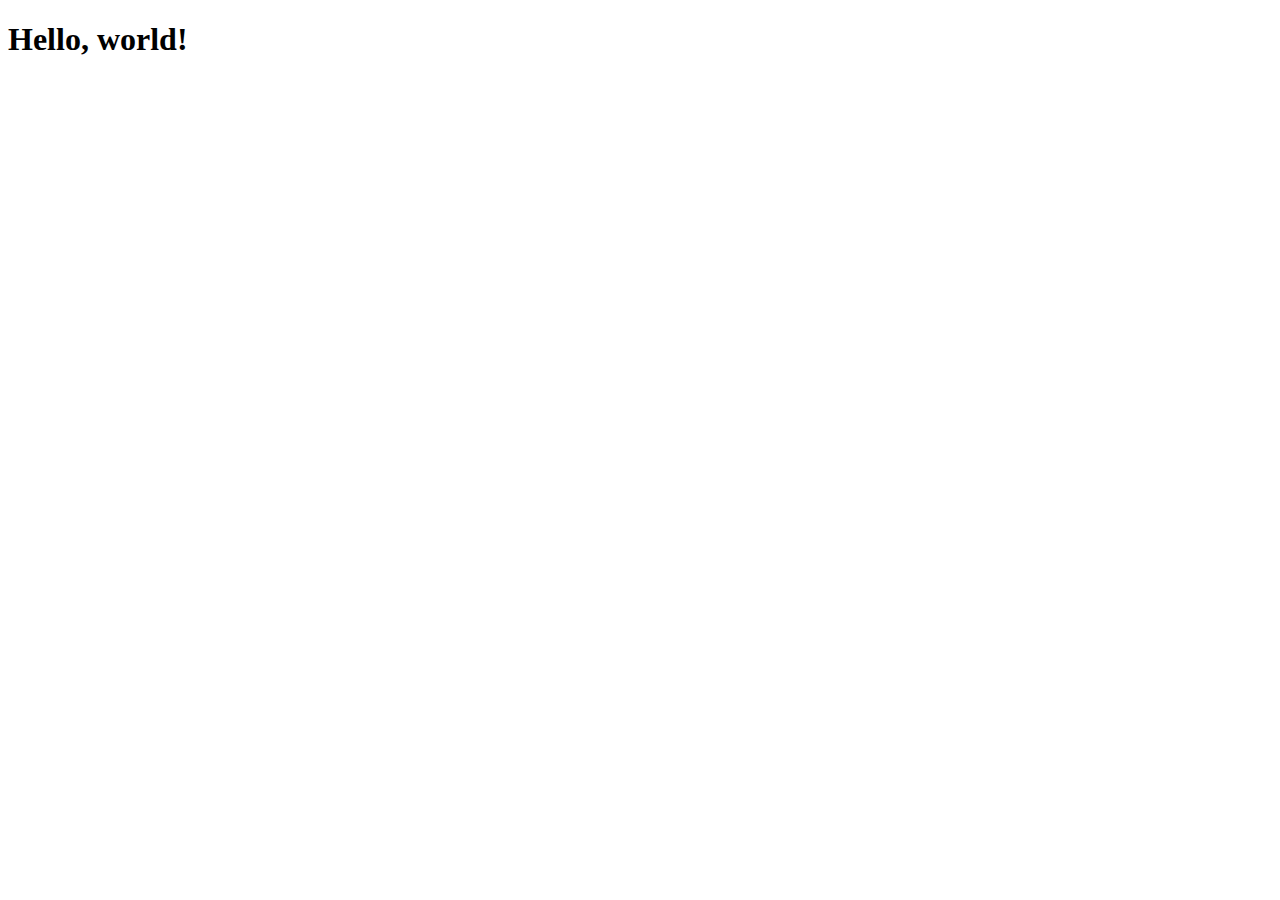
==== index2.html @ 66c98582 "add" ====
<!doctype html>
<html lang="en">
  <head>
    <meta charset="utf-8">
    <meta name="viewport" content="width=device-width, initial-scale=1">
    <title>Bootstrap demo</title>
    <link href="https://cdn.jsdelivr.net/npm/bootstrap@5.3.0/dist/css/bootstrap.min.css" rel="stylesheet" integrity="sha384-9ndCyUaIbzAi2FUVXJi0CjmCapSmO7SnpJef0486qhLnuZ2cdeRhO02iuK6FUUVM" crossorigin="anonymous">
  </head>
  <body>
    <h1>Hello, world!</h1>
    <script src="https://cdn.jsdelivr.net/npm/bootstrap@5.3.0/dist/js/bootstrap.bundle.min.js" integrity="sha384-geWF76RCwLtnZ8qwWowPQNguL3RmwHVBC9FhGdlKrxdiJJigb/j/68SIy3Te4Bkz" crossorigin="anonymous"></script>
  </body>
</html>
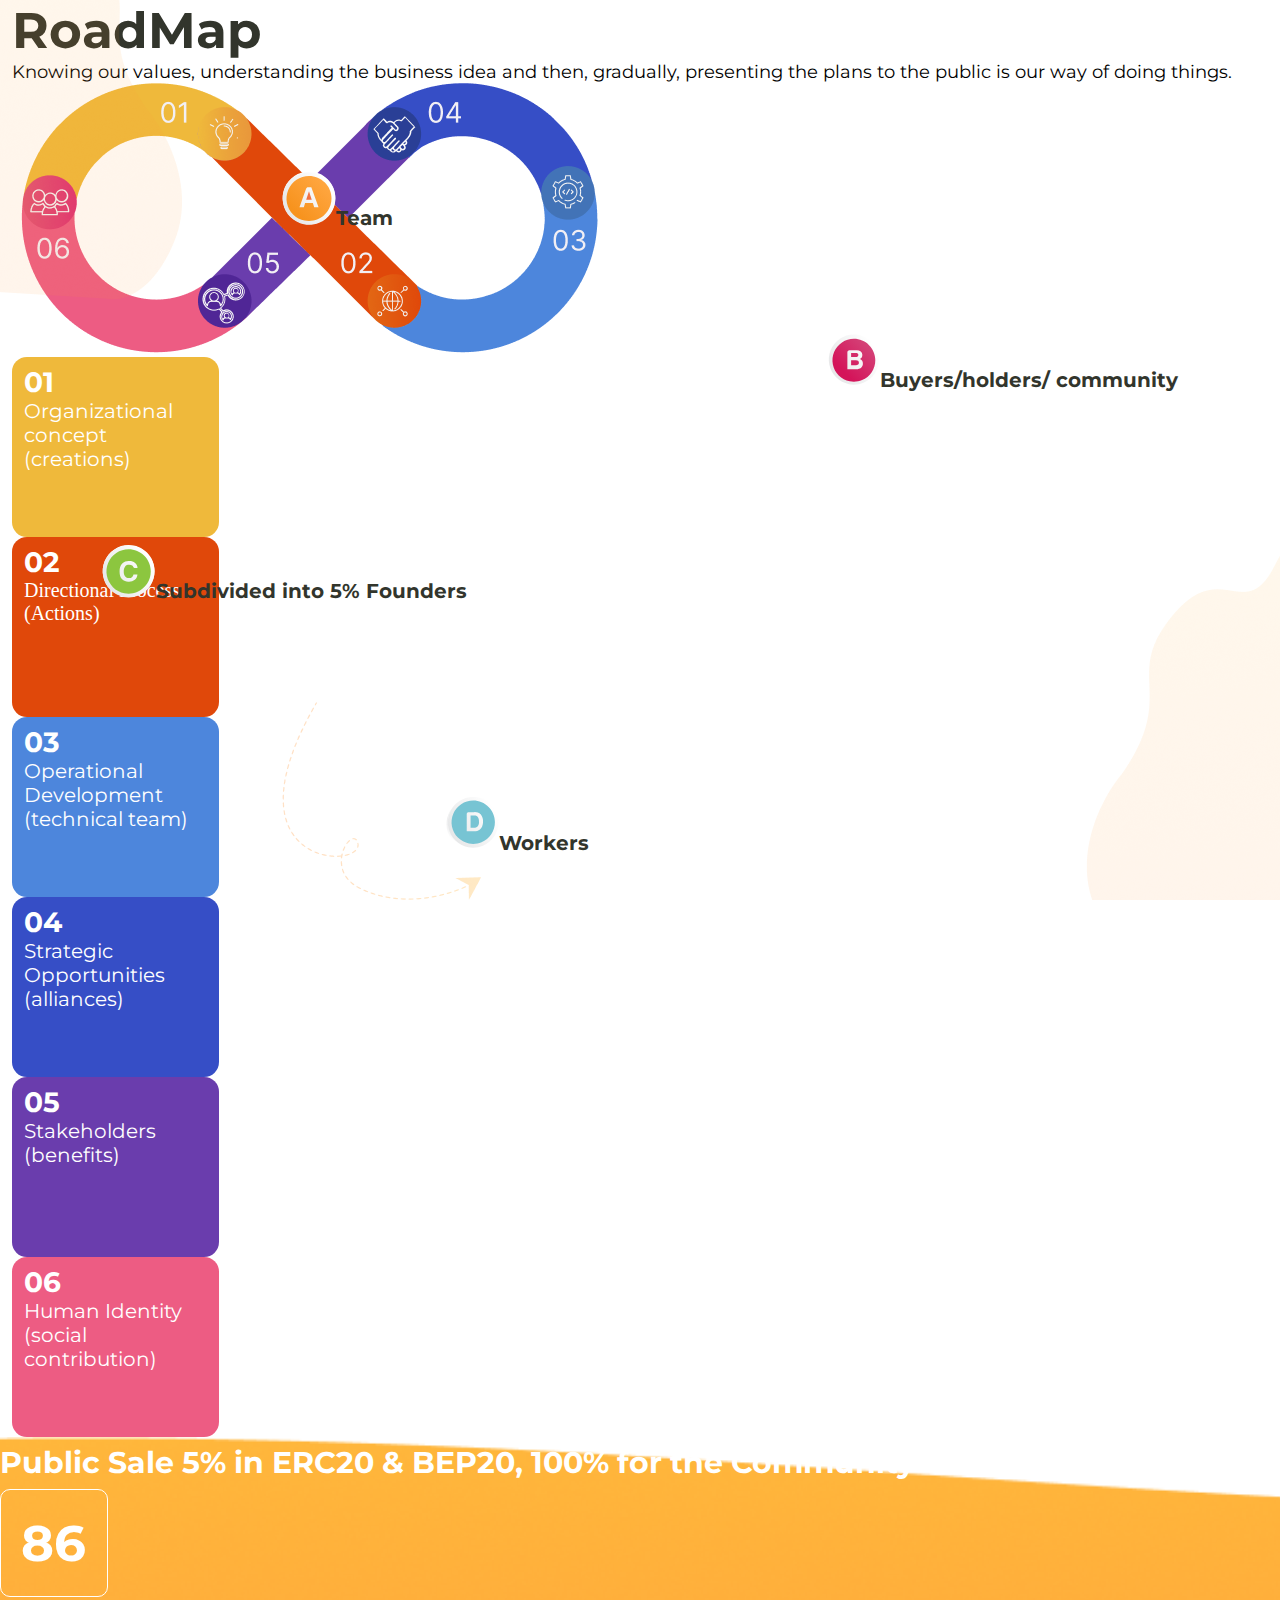
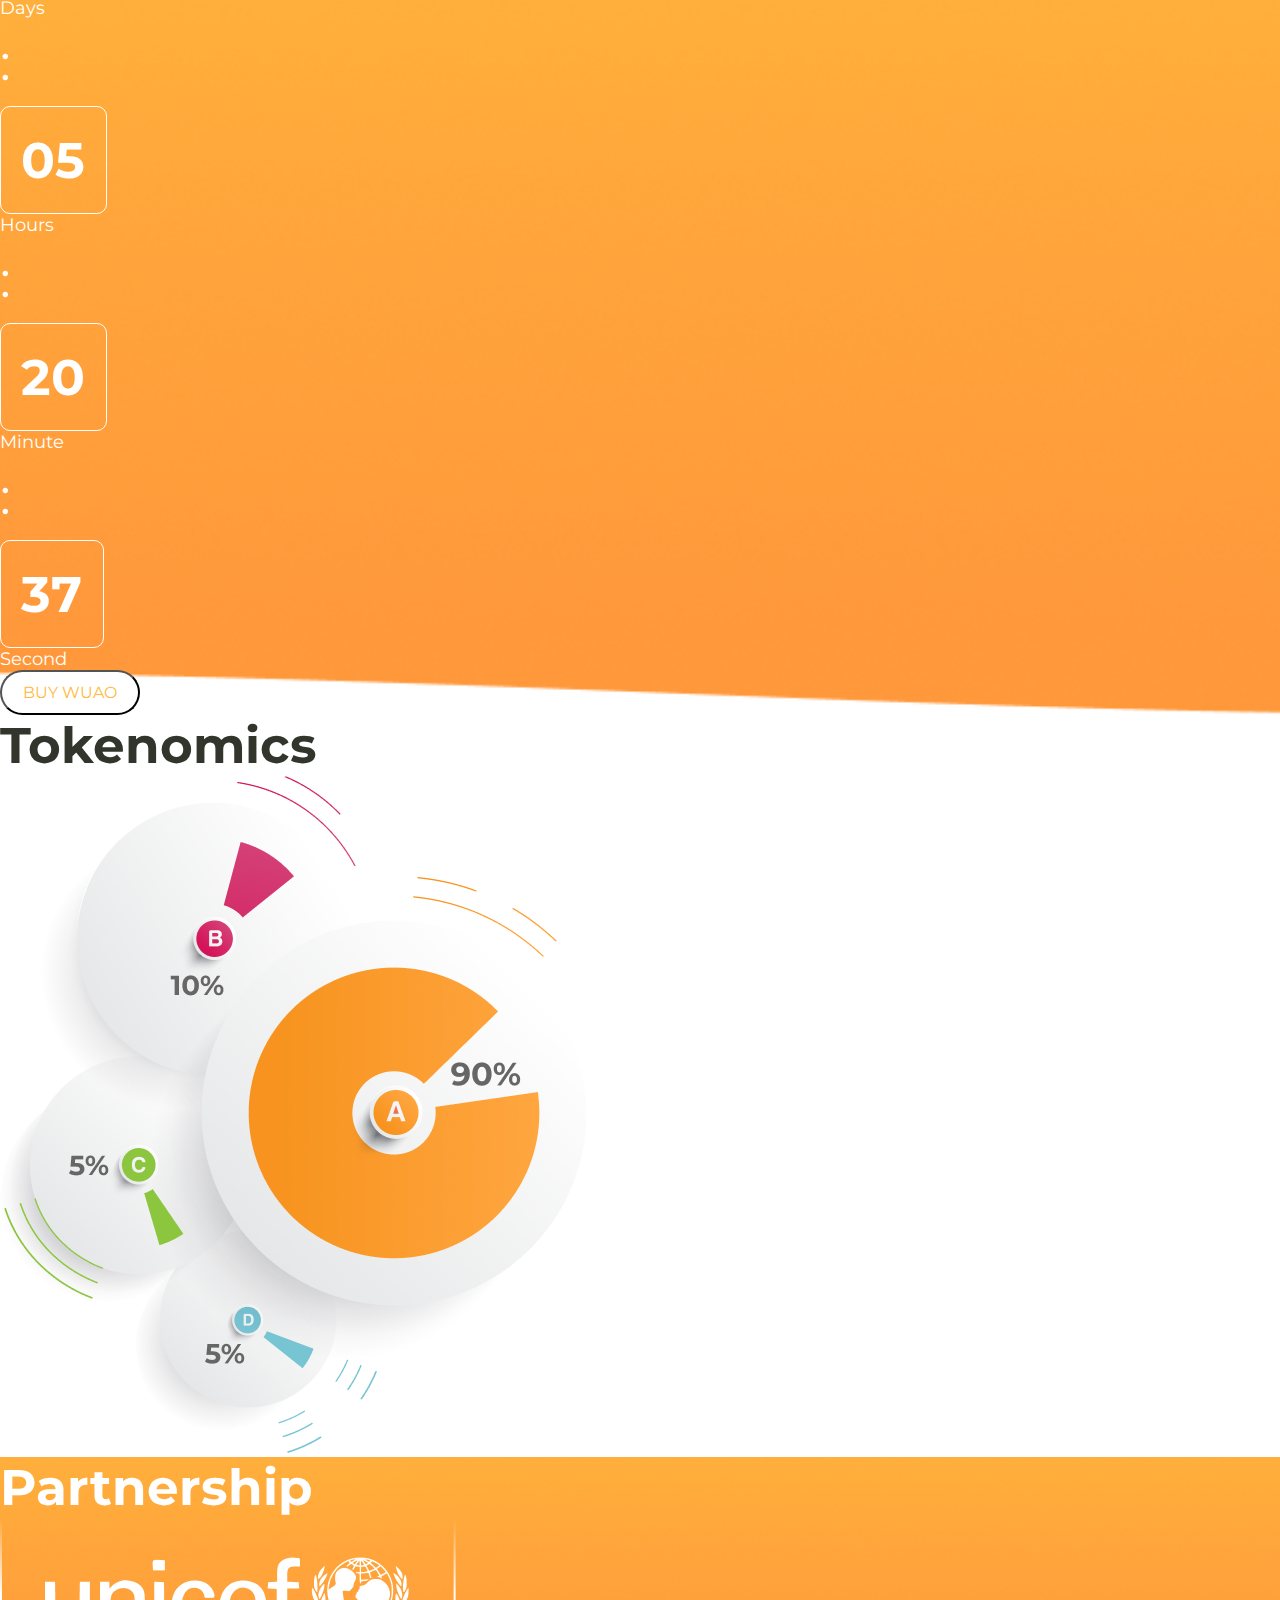
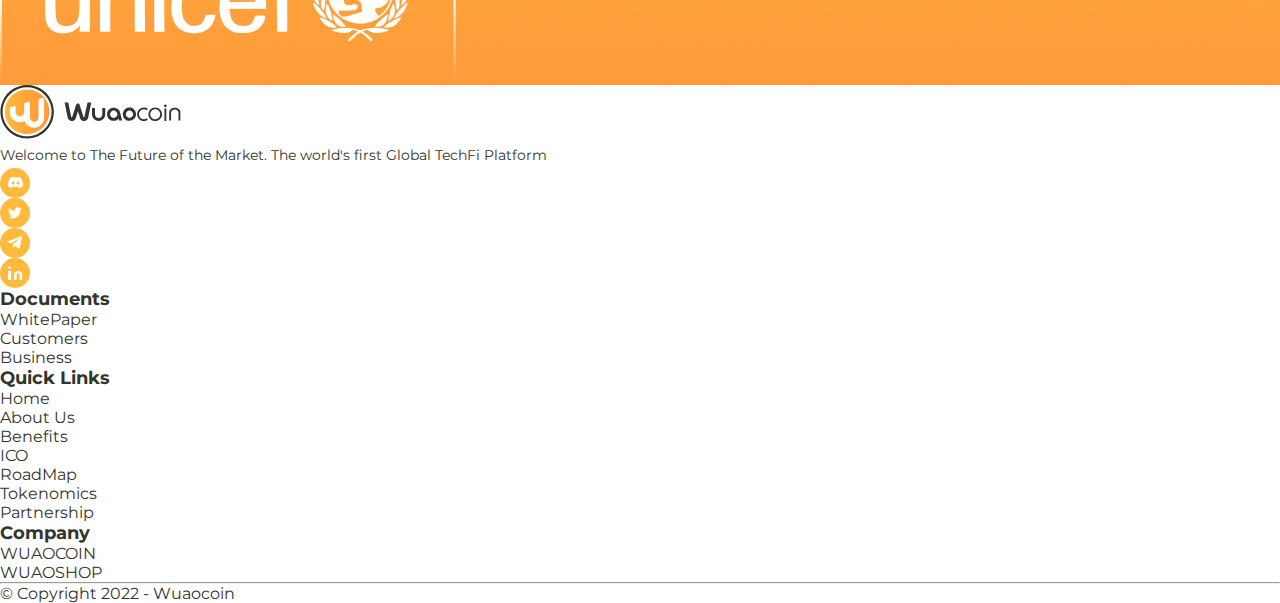
==== commit 565f563c: "root" ====
--- a/index2.html
+++ b/index2.html
@@ -1,13 +1,296 @@
 <!doctype html>
 <html lang="en">
-  <head>
-    <meta charset="utf-8">
-    <meta name="viewport" content="width=device-width, initial-scale=1">
-    <title>Bootstrap demo</title>
-    <link href="https://cdn.jsdelivr.net/npm/bootstrap@5.3.0/dist/css/bootstrap.min.css" rel="stylesheet" integrity="sha384-9ndCyUaIbzAi2FUVXJi0CjmCapSmO7SnpJef0486qhLnuZ2cdeRhO02iuK6FUUVM" crossorigin="anonymous">
-  </head>
-  <body>
-    <h1>Hello, world!</h1>
-    <script src="https://cdn.jsdelivr.net/npm/bootstrap@5.3.0/dist/js/bootstrap.bundle.min.js" integrity="sha384-geWF76RCwLtnZ8qwWowPQNguL3RmwHVBC9FhGdlKrxdiJJigb/j/68SIy3Te4Bkz" crossorigin="anonymous"></script>
-  </body>
+
+<head>
+  <meta charset="utf-8">
+  <meta name="viewport" content="width=device-width, initial-scale=1">
+  <title>Wuaocoin</title>
+  <link rel="icon" type="img" href="/assets/images/svg/logoheader.svg">
+  <link href="https://cdn.jsdelivr.net/npm/bootstrap@5.3.0-alpha3/dist/css/bootstrap.min.css" rel="stylesheet"
+    integrity="sha384-KK94CHFLLe+nY2dmCWGMq91rCGa5gtU4mk92HdvYe+M/SXH301p5ILy+dN9+nJOZ" crossorigin="anonymous">
+  <link rel="stylesheet" href="/assets/css/style2.css">
+</head>
+
+<body>
+  <!-- ===============Fifth Section=========== -->
+  <section>
+    <div class="roadmap-container">
+      <h2 class="ff-Montserrat fs-xl fw-bold text-32352c text-center">RoadMap</h2>
+      <p class="ff-Montserrat fw-normal text-000000 fs-sm text-center">Knowing our values, understanding the business
+        idea and then, gradually, <span class=" d-lg-block">presenting the plans to the public is
+          our way of doing things.</span></p>
+      <div class="d-flex justify-content-center mt-5 pt-3 mb-5 pb-2">
+        <img class="w-sm-100" src="/assets/images/png/roadmap.png" alt="roadmap">
+      </div>
+      <div class="d-flex gap-4 my-5 flex-wrap flex-xl-nowrap">
+        <div class="roadmap-box bg-sixth p-2">
+          <h3 class="ps-1 ff-Montserrat fs-md text-ffffff fw-bold opacity-50 mb-3 pb-1">01</h3>
+          <p class="ps-1 pe-4 ff-Montserrat text-ffffff fs-xmd fw-bold">Organizational concept (creations)
+          </p>
+        </div>
+        <div class="roadmap-box bg-first p-2">
+          <h3 class="ps-1 ff-Montserrat fs-md text-ffffff fw-bold opacity-50 mb-3 pb-1">02</h3>
+          <p class=" ps-1 text-ffffff fs-xmd fw-bold">Directional Process (Actions)</p>
+        </div>
+        <div class="roadmap-box bg-second p-2">
+          <h3 class="ps-1 ff-Montserrat fs-md text-ffffff fw-bold opacity-50 mb-3 pb-1">03</h3>
+          <p class="ps-1 ff-Montserrat text-ffffff fs-xmd fw-bold">Operational Development (technical team)
+          </p>
+        </div>
+        <div class="roadmap-box bg-third p-2">
+          <h3 class="ps-1 ff-Montserrat fs-md text-ffffff fw-bold opacity-50 mb-3 pb-1">04</h3>
+          <p class="ps-1 pe-4 ff-Montserrat text-ffffff fs-xmd fw-bold">Strategic Opportunities (alliances)
+          </p>
+        </div>
+        <div class="roadmap-box bg-forth p-2">
+          <h3 class="ps-1 ff-Montserrat fs-md text-ffffff fw-bold opacity-50 mb-3 pb-1">05</h3>
+          <p class="ps-1 pe-4 ff-Montserrat text-ffffff fs-xmd fw-bold">Stakeholders (benefits)</p>
+        </div>
+        <div class="roadmap-box bg-fifth p-2">
+          <h3 class="ff-Montserrat fs-md text-ffffff fw-bold opacity-50 mb-3 pb-1">06</h3>
+          <p class=" ff-Montserrat text-ffffff fs-xmd fw-bold">Human Identity (social contribution)</p>
+        </div>
+      </div>
+    </div>
+  </section>
+  <!-- ===========End======================= -->
+  <!-- =========Sixth Section================ -->
+  <section class="bg-color-img py-5">
+    <div class="container">
+      <h2 class="ff-Montserrat text-ffffff fs-lg fw-bold text-center mb-5 pb-2 line-height-174 mt-5">Public Sale 5% in
+        ERC20
+        & BEP20, <span class="d-lg-block">100% for the Community</span></h2>
+      <div class="d-flex align-items-center gap-3 justify-content-center" id="countdown-container">
+        <div class="text-center">
+          <h2 class="fs-xl fw-bold ff-Montserrat text-ffffff time-box" id="days">86</h2>
+          <p class="ff-Montserrat fw-medium text-ffffff fs-sm">Days</p>
+        </div>
+        <p class="ff-Montserrat fw-normal fs-xl text-ffffff line-height-174 mb-5">:</p>
+        <div class="text-center">
+          <h2 class="fs-xl fw-bold ff-Montserrat text-ffffff time-box" id="hours">05</h2>
+          <p class="ff-Montserrat fw-medium text-ffffff fs-sm">Hours</p>
+        </div>
+        <p class="ff-Montserrat fw-normal fs-xl text-ffffff line-height-174 mb-5">:</p>
+        <div class="text-center">
+          <h2 class="fs-xl fw-bold ff-Montserrat text-ffffff time-box" id="minutes">20</h2>
+          <p class="ff-Montserrat fw-medium text-ffffff fs-sm">Minute</p>
+        </div>
+        <p class="ff-Montserrat fw-normal fs-xl text-ffffff line-height-174 mb-5">:</p>
+        <div class="text-center">
+          <h2 class="fs-xl fw-bold ff-Montserrat text-ffffff time-box" id="seconds">37</h2>
+          <p class="ff-Montserrat fw-medium text-ffffff fs-sm">Second</p>
+        </div>
+      </div>
+      <div class="d-flex justify-content-center mt-5 mb-5 pb-4">
+        <button class="ff-Montserrat fw-semibold text-FFBA3B fs-xsm border-0 buy-wuao">BUY WUAO</button>
+      </div>
+    </div>
+  </section>
+  <!-- ============End============ -->
+  <!-- ===========Seventh Section============ -->
+  <section>
+    <div class="container">
+      <h2 class="ff-Montserrat fw-bold fs-xl text-32352c text-center mb-4 mt-5 pt-5">Tokenomics</h2>
+      <div class="position-relative d-flex justify-content-center mb-5 pb-5 flex-column flex-xl-row">
+        <img src="/assets/images/png/tokenomics-img.png" alt="Tokenomics">
+        <div class="d-flex justify-content-sm-between flex-sm-row flex-column">
+          <div class="">
+            <h2 class="ff-Montserrat text-32352c fw-bold fs-xmd team-abs me-3 mb-4"><img class="d-xl-none me-2" src="/assets/images/svg/a.svg" alt="a">Team</h2>
+            <h2 class="ff-Montserrat text-32352c fw-bold fs-xmd community-abs me-3 mb-4"><img class="d-xl-none me-2" src="/assets/images/svg/b.svg" alt="b">Buyers/holders/ <span
+                class="d-block ms-xl-0 ms-5 ps-3 ps-xl-0">community</span></h2>
+          </div>
+          <div class="">
+            <h2 class="ff-Montserrat text-32352c fw-bold fs-xmd founder-abs text-xl-end me-3 mb-4"><img class="d-xl-none me-2" src="/assets/images/svg/c.svg" alt="c">Subdivided into <span
+                class="d-block ms-xl-0 ms-5 ps-3 ps-xl-0">5%
+                Founders</span></h2>
+            <h2 class="ff-Montserrat text-32352c fw-bold fs-xmd workers-abs"><img class="d-xl-none me-2" src="/assets/images/svg/d.svg" alt="d">Workers</h2>
+          </div>
+        </div>
+      </div>
+    </div>
+  </section>
+  <!-- =======End============================= -->
+  <!-- ===========Eight Section ============ -->
+  <section class="bg-color-img py-5">
+    <div class="container">
+      <h2 class="ff-Montserrat text-ffffff fw-bold fs-xl text-center mb-5">Partnership</h2>
+      <div class="d-flex justify-content-center">
+        <img src="/assets/images/png/paternship.png" alt="Partnership">
+      </div>
+    </div>
+  </section>
+  <!-- =============End================== -->
+  <!-- ========Footer============== -->
+  <footer class="pt-5 position-relative" id="about">
+    <img class="left-shadow-abs" src="/assets/images/png/footer-left-shadow.png" alt="shadow">
+    <img class="right-shadow-abs" src="/assets/images/png/footer-right-shadow.png" alt="shadow">
+    <img class="arrow-abs" src="/assets/images/png/footer-arrow.png" alt="arrow">
+    <div class="container mt-5 pt-2">
+      <div class="row">
+        <div class="col-12 col-lg-6 mb-lg-0 mb-5">
+          <div class="mb-4">
+            <img src="/assets/images/svg/logoheader.svg" alt="logo">
+          </div>
+          <p class="text-32352c fs-2xsm fw-normal ff-Montserrat line-height mb-4">Welcome to The Future of the <span
+              class="d-lg-block">Market. The
+              world's first Global</span> TechFi Platform</p>
+          <div class="d-flex">
+            <a class=" social-icon-box" href="http://discord.com">
+              <svg width="15" height="13" viewBox="0 0 15 13" fill="none" xmlns="http://www.w3.org/2000/svg">
+                <path
+                  d="M12.6483 1.77512C11.7062 1.33596 10.6862 1.01721 9.6237 0.83304C9.61438 0.832742 9.60512 0.834491 9.59655 0.838162C9.58798 0.841834 9.58033 0.847339 9.57412 0.854291C9.44662 1.08804 9.29787 1.39262 9.1987 1.62637C8.07174 1.45637 6.92566 1.45637 5.7987 1.62637C5.69953 1.38554 5.55078 1.08804 5.4162 0.854291C5.40912 0.840124 5.38787 0.83304 5.36662 0.83304C4.30412 1.01721 3.2912 1.33596 2.34203 1.77512C2.33495 1.77512 2.32787 1.78221 2.32078 1.78929C0.394116 4.67221 -0.137134 7.47721 0.12495 10.2539C0.12495 10.268 0.132033 10.2822 0.1462 10.2893C1.4212 11.2243 2.64662 11.791 3.85787 12.1664C3.87912 12.1735 3.90037 12.1664 3.90745 12.1522C4.19078 11.7626 4.44578 11.3518 4.66537 10.9197C4.67953 10.8914 4.66537 10.863 4.63703 10.856C4.23328 10.7001 3.85078 10.516 3.47537 10.3035C3.44703 10.2893 3.44703 10.2468 3.46828 10.2255C3.5462 10.1689 3.62412 10.1051 3.70203 10.0485C3.7162 10.0343 3.73745 10.0343 3.75162 10.0414C6.18828 11.1535 8.8162 11.1535 11.2245 10.0414C11.2387 10.0343 11.2599 10.0343 11.2741 10.0485C11.352 10.1122 11.4299 10.1689 11.5079 10.2326C11.5362 10.2539 11.5362 10.2964 11.5008 10.3105C11.1324 10.5301 10.7429 10.7072 10.3391 10.863C10.3108 10.8701 10.3037 10.9055 10.3108 10.9268C10.5374 11.3589 10.7924 11.7697 11.0687 12.1593C11.0899 12.1664 11.1112 12.1735 11.1324 12.1664C12.3508 11.791 13.5762 11.2243 14.8512 10.2893C14.8654 10.2822 14.8724 10.268 14.8724 10.2539C15.1841 7.04512 14.3554 4.26137 12.6766 1.78929C12.6695 1.78221 12.6624 1.77512 12.6483 1.77512ZM5.0337 8.56096C4.30412 8.56096 3.69495 7.88804 3.69495 7.05929C3.69495 6.23054 4.28995 5.55762 5.0337 5.55762C5.78453 5.55762 6.37953 6.23762 6.37245 7.05929C6.37245 7.88804 5.77745 8.56096 5.0337 8.56096ZM9.97078 8.56096C9.2412 8.56096 8.63203 7.88804 8.63203 7.05929C8.63203 6.23054 9.22703 5.55762 9.97078 5.55762C10.7216 5.55762 11.3166 6.23762 11.3095 7.05929C11.3095 7.88804 10.7216 8.56096 9.97078 8.56096Z"
+                  fill="white" />
+              </svg>
+            </a>
+            <a class="social-icon-box ms-3" href="http://twitter.com">
+              <svg width="14" height="12" viewBox="0 0 14 12" fill="none" xmlns="http://www.w3.org/2000/svg">
+                <path
+                  d="M13.8506 1.62022C13.3426 1.83936 12.7898 1.99708 12.2203 2.0585C12.8115 1.70727 13.2543 1.15239 13.4654 0.497956C12.9107 0.827977 12.3029 1.05939 11.6692 1.18194C11.4043 0.898762 11.0839 0.673169 10.728 0.519218C10.3721 0.365268 9.98835 0.28626 9.6006 0.287116C8.03175 0.287116 6.77003 1.5588 6.77003 3.11934C6.77003 3.33848 6.79659 3.55762 6.83976 3.76846C4.49064 3.64561 2.39552 2.52335 1.00265 0.805085C0.748853 1.23858 0.615855 1.73216 0.617492 2.23448C0.617492 3.21729 1.1172 4.08389 1.87921 4.59356C1.43015 4.57588 0.991597 4.45245 0.599231 4.23331V4.26817C0.599231 5.64444 1.57208 6.78497 2.86866 7.04727C2.62522 7.11051 2.37478 7.14286 2.12325 7.14356C1.93898 7.14356 1.76466 7.1253 1.58868 7.1004C1.94728 8.22266 2.99152 9.0378 4.23497 9.06436C3.26212 9.82637 2.04357 10.2746 0.720422 10.2746C0.48302 10.2746 0.263879 10.2663 0.036438 10.2398C1.29152 11.0449 2.78068 11.5098 4.38439 11.5098C9.59064 11.5098 12.4395 7.19669 12.4395 3.45303C12.4395 3.33018 12.4395 3.20733 12.4312 3.08448C12.9823 2.68106 13.4654 2.18135 13.8506 1.62022Z"
+                  fill="white" />
+              </svg>
+            </a>
+            <a class="social-icon-box ms-3" href="http://linkedin.com">
+              <svg width="16" height="13" viewBox="0 0 16 13" fill="none" xmlns="http://www.w3.org/2000/svg">
+                <path
+                  d="M14.9856 1.27418L12.7411 11.8593C12.5716 12.6063 12.1302 12.7922 11.5028 12.4405L8.08257 9.92027L6.43251 11.5076C6.24976 11.6904 6.09729 11.8429 5.74507 11.8429L5.99104 8.35999L12.3294 2.63258C12.6051 2.38715 12.2694 2.25061 11.9012 2.49658L4.06526 7.43083L0.691822 6.37471C-0.0418344 6.14574 -0.0551155 5.64105 0.844822 5.28883L14.0395 0.205302C14.6504 -0.0236667 15.1849 0.341302 14.9856 1.27471V1.27418Z"
+                  fill="white" />
+              </svg>
+            </a>
+            <a class="social-icon-box ms-3" href="http://linkedin.com">
+              <svg width="15" height="14" viewBox="0 0 15 14" fill="none" xmlns="http://www.w3.org/2000/svg">
+                <mask id="mask0_0_2320" style="mask-type:alpha" maskUnits="userSpaceOnUse" x="0" y="0" width="15"
+                  height="14">
+                  <path
+                    d="M1.61184 2.87179C2.42573 2.87179 3.08552 2.22892 3.08552 1.4359C3.08552 0.642873 2.42573 0 1.61184 0C0.797944 0 0.138153 0.642873 0.138153 1.4359C0.138153 2.22892 0.797944 2.87179 1.61184 2.87179Z"
+                    fill="white" />
+                  <path
+                    d="M0.138153 5.02563H3.08552V14H0.138153V5.02563ZM6.03289 8.43589V14H8.61184V8.97435C8.61184 8.07692 9.16447 7.35897 10.0855 7.35897C11.0066 7.35897 11.5592 8.2564 11.5592 8.97435V14H14.1382V8.43589C14.1382 7.35897 12.8487 5.02563 10.0855 5.02563C7.32236 5.02563 6.03289 7.35897 6.03289 8.43589Z"
+                    fill="white" />
+                </mask>
+                <g mask="url(#mask0_0_2320)">
+                  <path d="M-1.70389 -1.43604H15.9803V15.7947H-1.70389V-1.43604Z" fill="white" />
+                </g>
+              </svg>
+            </a>
+          </div>
+        </div>
+        <div class="col-12 col-lg-6 pb-4">
+          <div class="row">
+            <div class=" col-md-6 col-lg-4 col-6">
+              <h2 class="ff-Montserrat fw-semibold fs-sm text-32352c mb-3">Documents</h2>
+              <ul class="p-0">
+                <li class="mb-2">
+                  <a class="footer" href="#">WhitePaper</a>
+                </li>
+                <li class="mb-2">
+                  <a class="footer" href="#">Customers</a>
+                </li>
+                <li>
+                  <a class="footer" href="#">Business</a>
+                </li>
+              </ul>
+            </div>
+            <div class="col-md-6 col-lg-4 col-6">
+              <h2 class="ff-Montserrat fw-semibold fs-sm text-32352c mb-3">Quick Links</h2>
+              <ul class="p-0">
+                <li class="mb-2">
+                  <a class="footer" href="#">Home</a>
+                </li>
+                <li class="mb-2">
+                  <a class="footer" href="#">About Us</a>
+                </li>
+                <li class="mb-2">
+                  <a class="footer" href="#">Benefits</a>
+                </li>
+                <li class="mb-2">
+                  <a class="footer" href="#">ICO</a>
+                </li>
+                <li class="mb-2">
+                  <a class="footer" href="#">RoadMap</a>
+                </li>
+                <li class="mb-2">
+                  <a class="footer" href="#">Tokenomics</a>
+                </li>
+                <li>
+                  <a class="footer" href="#">Partnership</a>
+                </li>
+              </ul>
+            </div>
+            <div class="col-md-6 col-lg-4 col-6">
+              <h2 class="ff-Montserrat fw-semibold fs-sm text-32352c mb-3">Company</h2>
+              <ul class="p-0">
+                <li class="mb-2">
+                  <a class="footer" href="#">WUAOCOIN</a>
+                </li>
+                <li>
+                  <a class="footer" href="#">WUAOSHOP</a>
+                </li>
+              </ul>
+            </div>
+          </div>
+        </div>
+      </div>
+    </div>
+    <hr class="mt-5 mb-4 pb-0">
+    <p class="ff-Montserrat fw-normal fs-xsm text-32352c text-center pb-0">© Copyright 2022 - Wuaocoin</p>
+  </footer>
+  <script src="https://cdn.jsdelivr.net/npm/bootstrap@5.3.0-alpha3/dist/js/bootstrap.bundle.min.js"
+    integrity="sha384-ENjdO4Dr2bkBIFxQpeoTz1HIcje39Wm4jDKdf19U8gI4ddQ3GYNS7NTKfAdVQSZe"
+    crossorigin="anonymous"></script>
+  <script>
+    const a = document.getElementById("nav")
+    function navresponsive() {
+      a.classList.toggle("show")
+      document.body.classList.toggle("overflow-hidden")
+    }
+  </script>
+  <script>
+    // Get the countdown container element
+    const countdownContainer = document.getElementById("countdown-container");
+
+    // Set the target date and time (adjust it according to your needs)
+    const targetDate = new Date("2023-07-07T23:59:59").getTime();
+
+    // Function to initialize the countdown
+    function startCountdown() {
+      // Get the current date and time
+      const currentDate = new Date().getTime();
+
+      // Calculate the time remaining
+      const timeRemaining = targetDate - currentDate;
+
+      // Calculate and update the days, hours, minutes, and seconds
+      const daysElement = document.getElementById("days");
+      const hoursElement = document.getElementById("hours");
+      const minutesElement = document.getElementById("minutes");
+      const secondsElement = document.getElementById("seconds");
+
+      // Calculate the days, hours, minutes, and seconds remaining
+      let days = Math.floor(timeRemaining / (1000 * 60 * 60 * 24));
+      let hours = Math.floor(
+        (timeRemaining % (1000 * 60 * 60 * 24)) / (1000 * 60 * 60)
+      );
+      let minutes = Math.floor((timeRemaining % (1000 * 60 * 60)) / (1000 * 60));
+      let seconds = Math.floor((timeRemaining % (1000 * 60)) / 1000);
+      hours = String(hours).padStart(2, "0");
+      minutes = String(minutes).padStart(2, "0");
+      seconds = String(seconds).padStart(2, "0");
+      // Update the HTML elements with the calculated values
+      daysElement.textContent = days;
+      hoursElement.textContent = hours;
+      minutesElement.textContent = minutes;
+      secondsElement.textContent = seconds;
+
+      // TODO: Implement the countdown logic to update the timer every second
+
+    }
+
+    // Update the countdown timer every second
+    setInterval(startCountdown, 1000);
+
+    // ...
+
+  </script>
+</body>
+
 </html>--- a/assets/css/style2.css
+++ b/assets/css/style2.css
@@ -0,0 +1,250 @@
+@import url('https://fonts.googleapis.com/css2?family=Montserrat:wght@300;400;500;600;700;800;900&display=swap');
+
+* {
+    margin: 0;
+    padding: 0;
+    list-style-type: none;
+    text-decoration: none !important;
+    box-sizing: border-box;
+}
+
+/* ==========Root============ */
+:root {
+    /* font-size */
+    --fs-2xsm: 14px;
+    --fs-xsm: 16px;
+    --fs-sm: 18px;
+    --fs-xmd: 20px;
+    --fs-md: 28px;
+    --fs-lg: 30px;
+    --fs-xl: 50px;
+    --fs-xxl: 65px;
+    --text-ffffff: #ffffff;
+    --text-32352c: #32352c;
+    --text-666666: #666666;
+    --text-FFBA3B: #FFBA3B;
+    --text-F2EFF4: #F2EFF4;
+    --text-000000: #000000;
+    --bg-first: linear-gradient(0deg, #E0480A 0%, #E0480A 100%), linear-gradient(0deg, #EFB93B 0%, #EBA43B 53.63%, #E9973B 100%), #D9D9D9;
+    --bg-second: #4D86DC;
+    --bg-third: #364EC6;
+    --bg-forth: linear-gradient(0deg, #6A3DAD 0%, #6A3DAD 100%), linear-gradient(90deg, #2D367D 0%, #384CB1 100%);
+    --bg-fifth: linear-gradient(0deg, #ED5C83 0%, #ED5C83 100%), linear-gradient(90deg, #2D367D 0%, #384CB1 100%);
+    --bg-sixth: linear-gradient(0deg, #EFB93B 0%, #EFB93B 100%), #D9D9D9;
+
+
+
+}
+
+.fs-2xsm {
+    font-size: var(--fs-2xsm);
+}
+
+.fs-xsm {
+    font-size: var(--fs-xsm);
+}
+
+.fs-sm {
+    font-size: var(--fs-sm);
+}
+
+.fs-xmd {
+    font-size: var(--fs-xmd);
+}
+
+.fs-md {
+    font-size: var(--fs-md);
+}
+
+.fs-lg {
+    font-size: var(--fs-lg);
+}
+
+.fs-xl {
+    font-size: var(--fs-xl);
+}
+
+.fs-xxl {
+    font-size: var(--fs-xxl);
+}
+
+.text-ffffff {
+    color: var(--text-ffffff);
+}
+
+.text-32352c {
+    color: var(--text-32352c);
+}
+
+.text-666666 {
+    color: var(--text-666666);
+}
+
+.text-FFBA3B {
+    color: var(--text-FFBA3B);
+}
+
+.text-F2EFF4 {
+    color: var(--text-F2EFF4);
+}
+
+.text-000000 {
+    color: var(--text-000000);
+}
+
+.bg-first {
+    background: var(--bg-first);
+}
+
+.bg-second {
+    background-color: var(--bg-second);
+}
+
+.bg-third {
+    background-color: var(--bg-third);
+}
+
+.bg-forth {
+    background: var(--bg-forth);
+}
+
+.bg-fifth {
+    background: var(--bg-fifth);
+}
+
+.bg-sixth {
+    background: var(--bg-sixth);
+}
+
+/* ======Root End============ */
+/* ===========Common Classes================== */
+.ff-Montserrat {
+    font-family: "Montserrat";
+}
+
+.footer {
+    font-family: "Montserrat";
+    font-weight: 400;
+    color: var(--text-32352c);
+    font-size: var(--fs-xsm);
+}
+
+/* ================================= */
+
+/* ===========Fifth Section=========== */
+.roadmap-container {
+    max-width: 1360px;
+    margin-left: auto;
+    margin-right: auto;
+    padding-left: 12px;
+    padding-right: 12px;
+}
+
+.roadmap-box {
+    width: 207px;
+    height: 180px;
+    padding: 8px 12px;
+    border-radius: 14.91px;
+}
+
+/* ==========End================= */
+/* ======Sixth Section========= */
+.time-box {
+    padding: 10px 21px 9px 20px;
+    border-radius: 10px;
+    border: 1px solid #ffffff;
+    line-height: 174%;
+    display: inline-block;
+}
+
+.line-height-174 {
+    line-height: 174%;
+}
+
+.buy-wuao {
+    padding: 11px 21px;
+    background-color: #ffffff;
+    border-radius: 50px;
+}
+
+/* ============End============== */
+/* ========Seventh Sextion========= */
+
+
+/* ===============End=============== */
+/* ===========Eight Section============ */
+.bg-color-img {
+    background-image: url(/assets/images/png/bg-orange.png);
+    background-repeat: no-repeat;
+    background-size: cover;
+    background-position: center;
+}
+
+
+/* ==============Section end====== */
+/* =========Footer Start============ */
+.social-icon-box {
+    width: 30px;
+    height: 30px;
+    border-radius: 100%;
+    display: flex;
+    justify-content: center;
+    align-items: center;
+    background-color: #FFBA3B;
+}
+
+.line-height {
+    line-height: 174%;
+}
+
+.left-shadow-abs {
+    position: absolute;
+    left: 0;
+    top: -20%;
+}
+
+.right-shadow-abs {
+    position: absolute;
+    right: 0;
+    bottom: 0;
+}
+
+.arrow-abs {
+    position: absolute;
+    left: 22%;
+    bottom: 0;
+}
+
+/* ==========Footer End============= */
+/* ==========Media Quries============ */
+@media (min-width:1200px) {
+    .team-abs {
+        position: absolute;
+        left: 22%;
+        top: 19%;
+    }
+
+    .community-abs {
+        position: absolute;
+        right: 8%;
+        top: 37%;
+    }
+
+    .founder-abs {
+        position: absolute;
+        left: 8%;
+        bottom: 33%;
+    }
+
+    .workers-abs {
+        position: absolute;
+        right: 54%;
+        bottom: 5%;
+    }
+}
+
+@media (max-width:576px) {
+    .w-sm-100 {
+        width: 100%;
+    }
+}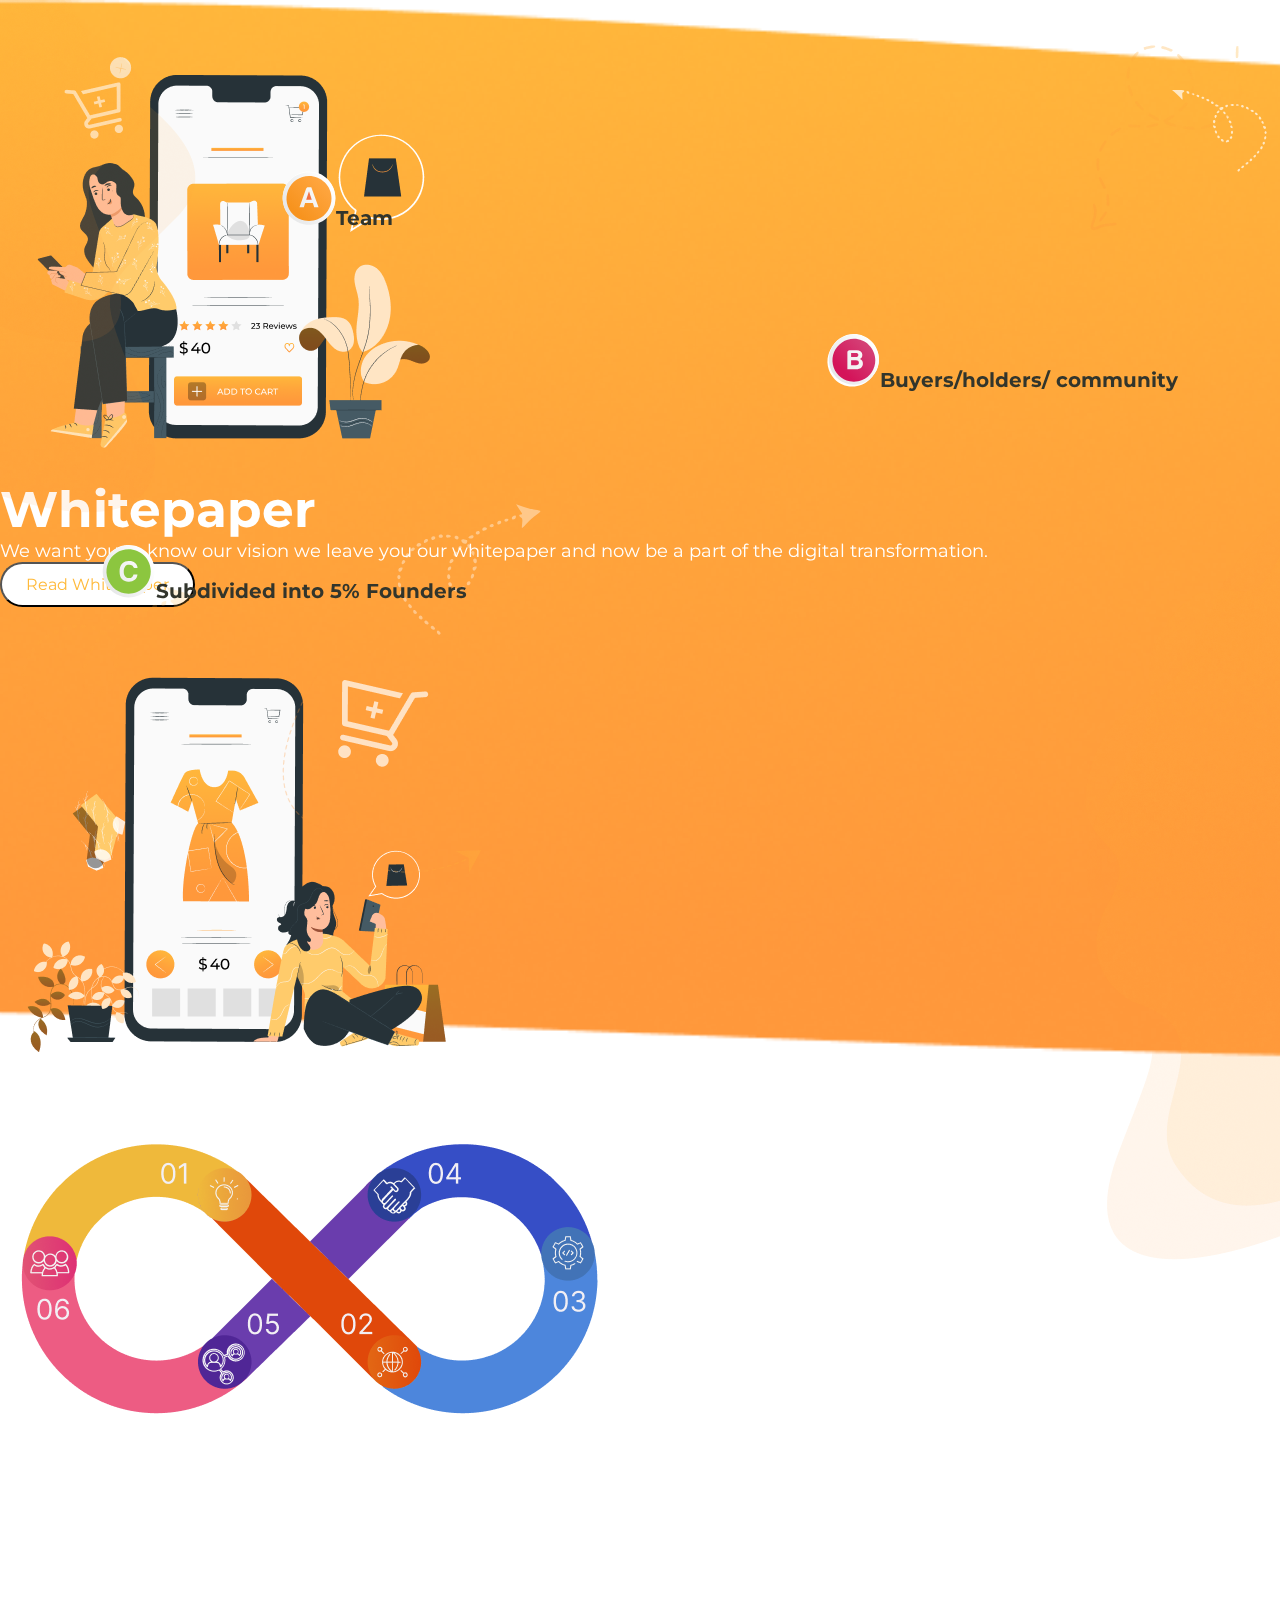
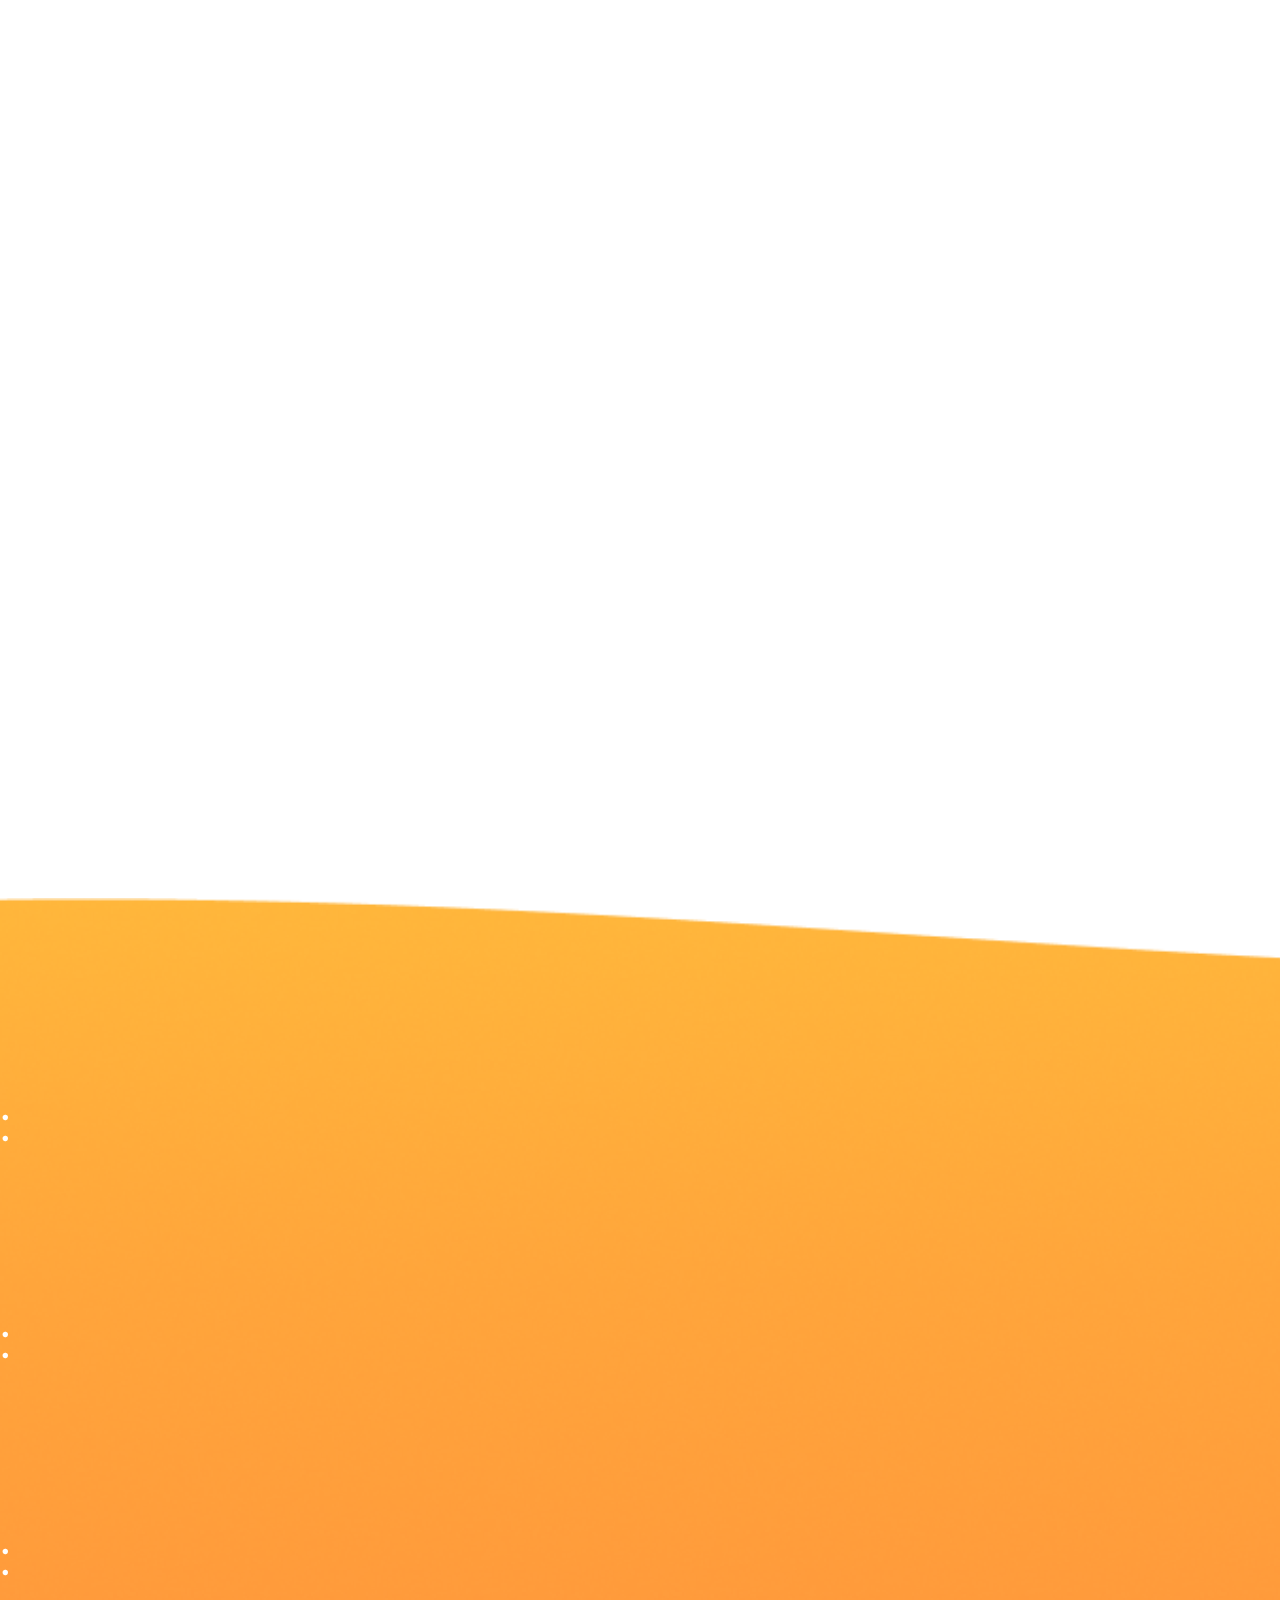
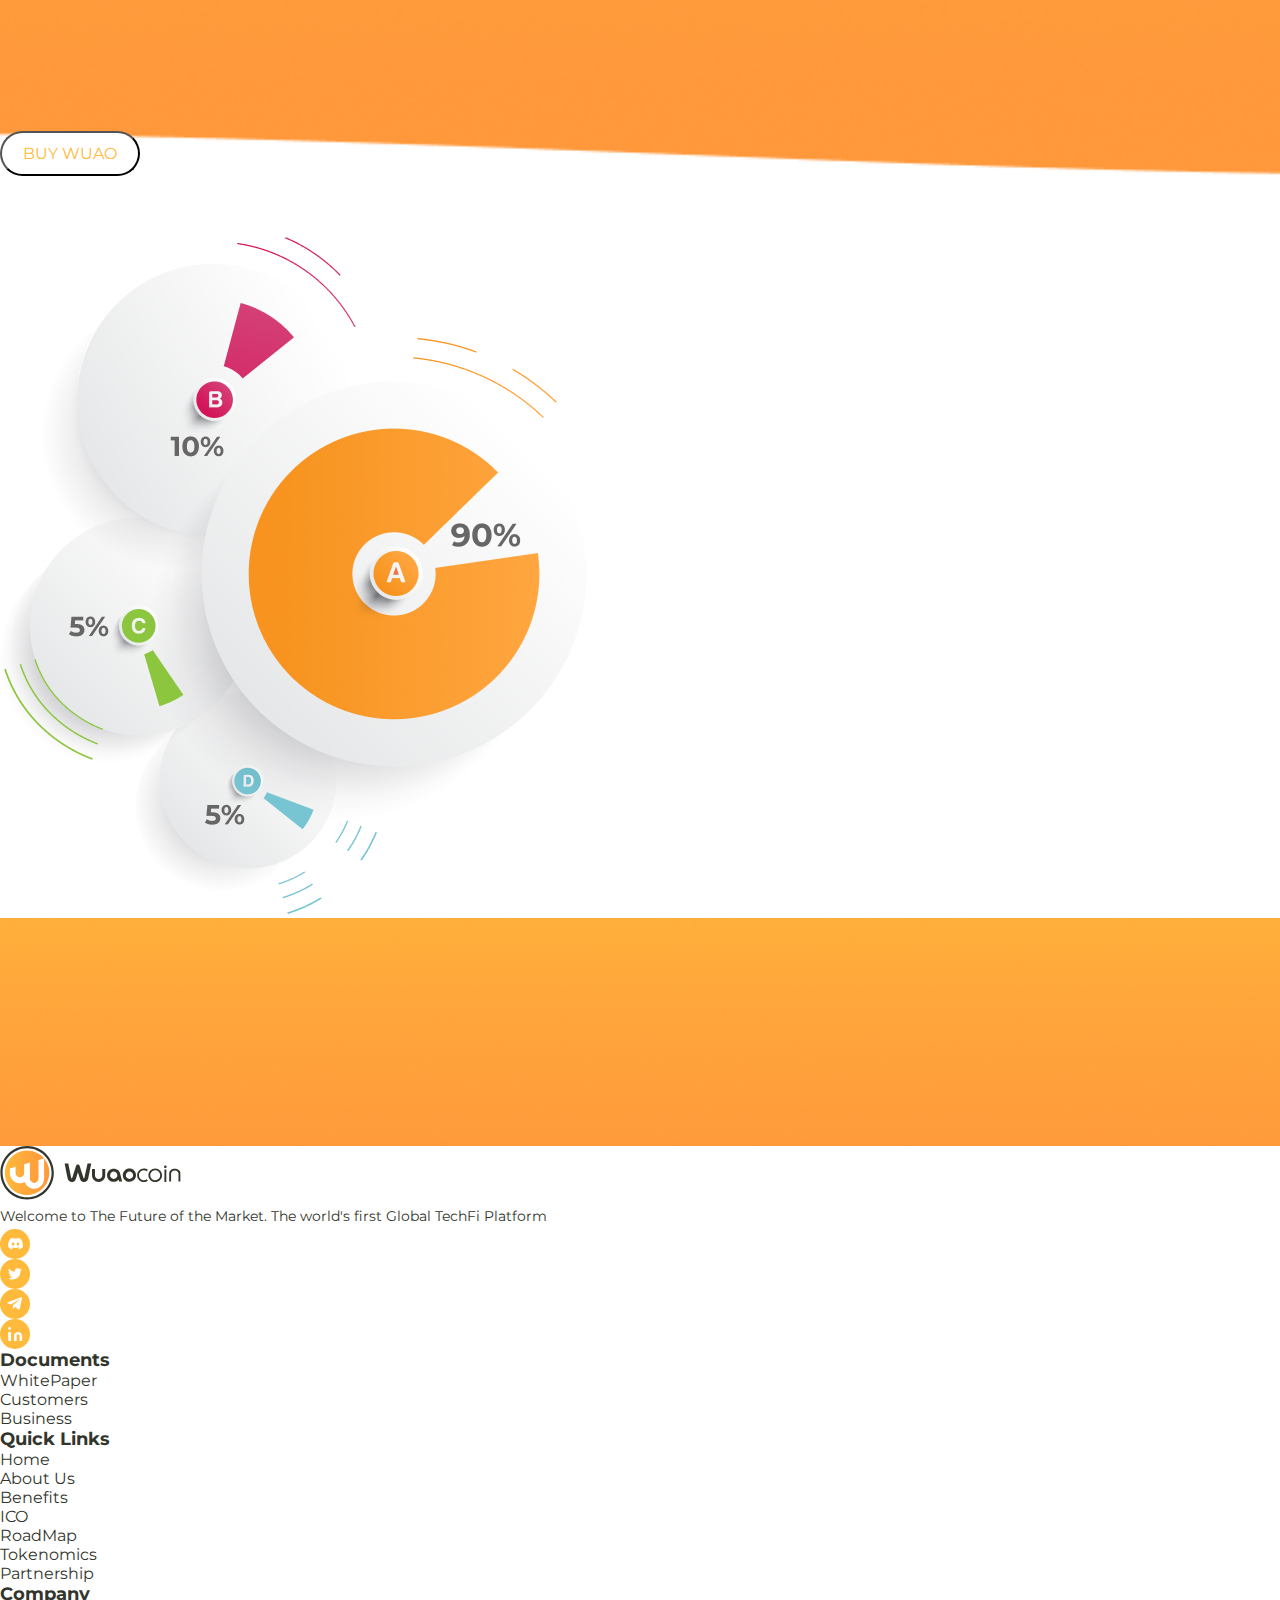
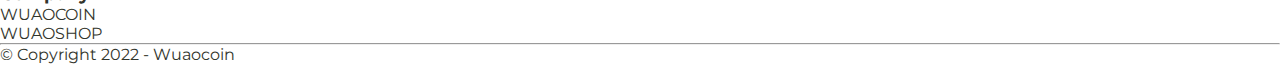
==== commit 219e3d66: "merge" ====
--- a/index2.html
+++ b/index2.html
@@ -9,44 +9,86 @@
   <link href="https://cdn.jsdelivr.net/npm/bootstrap@5.3.0-alpha3/dist/css/bootstrap.min.css" rel="stylesheet"
     integrity="sha384-KK94CHFLLe+nY2dmCWGMq91rCGa5gtU4mk92HdvYe+M/SXH301p5ILy+dN9+nJOZ" crossorigin="anonymous">
   <link rel="stylesheet" href="/assets/css/style2.css">
+  <link href="https://unpkg.com/aos@2.3.1/dist/aos.css" rel="stylesheet">
 </head>
 
 <body>
-  <!-- ===============Fifth Section=========== -->
-  <section>
-    <div class="roadmap-container">
-      <h2 class="ff-Montserrat fs-xl fw-bold text-32352c text-center">RoadMap</h2>
-      <p class="ff-Montserrat fw-normal text-000000 fs-sm text-center">Knowing our values, understanding the business
+  <!-- =========Forth Section White paper============== -->
+  <section class="bg-color-img py-5 position-relative">
+    <img class="white-paper-arrow-abs arrow d-none d-sm-block" src="/assets/images/svg/white-paper-arrow.svg"
+      alt="arrow">
+    <img class="arrow-right-abs arrow d-none d-sm-block" src="/assets/images/svg/arrow-right.svg" alt="arrow">
+    <div class="container-fluid">
+      <div class="row">
+        <div class="col-lg-4 col-md-6 animation-css" data-aos="zoom-in-left">
+          <div>
+            <img class="w-100" src="/assets/images/png/white-paper-1.png" alt="mobile-cart">
+          </div>
+        </div>
+        <div class="col-lg-4 col-md-6 mt-4" data-aos="zoom-in">
+          <h2 class="ff-Montserrat text-ffffff fs-xl fw-bold text-center mb-3">Whitepaper</h2>
+          <p class="ff-Montserrat text-ffffff fs-sm fw-semibold text-center mb-5 pb-2">We want you to know our vision we
+            leave you
+            our whitepaper and now be a part of the digital transformation.
+          </p>
+          <div class="d-flex justify-content-center align-items-center">
+            <button class="ff-Montserrat text-FFBA3B border-0 read-white-paper-btn fs-xsm fw-semibold">Read
+              WhitePaper</button>
+          </div>
+        </div>
+        <div class="col-lg-4 col-md-6 animation-css mt-2" data-aos="zoom-in-right">
+          <div>
+            <img class="w-100" src="/assets/images/png/white-papaer-2.png" alt="white-papaer-2">
+          </div>
+        </div>
+      </div>
+    </div>
+  </section>
+  <!-- =========End================== -->
+  <!-- ===============Fifth Section Roadmap=========== -->
+  <section class="my-5 py-5 position-relative ">
+    <img class="roadmap-left-abs" src="/assets/images/png/roadmap-left-shadow.png" alt="shadow">
+    <img class="roadmap-right-abs" src="/assets/images/png/roadmap-right-shadow.png" alt="shadow">
+    <img class="roadmap-arrow-abs arrow d-none d-sm-block" src="/assets/images/png/roadmap-arrow.png" alt="arrow">
+    <div class="roadmap-container mb-5">
+      <h2 class="ff-Montserrat fs-xl fw-bold text-32352c text-center" data-aos="zoom-in">RoadMap</h2>
+      <p class="ff-Montserrat fw-normal text-000000 fs-sm text-center" data-aos="fade-right">Knowing our values,
+        understanding the business
         idea and then, gradually, <span class=" d-lg-block">presenting the plans to the public is
           our way of doing things.</span></p>
       <div class="d-flex justify-content-center mt-5 pt-3 mb-5 pb-2">
         <img class="w-sm-100" src="/assets/images/png/roadmap.png" alt="roadmap">
       </div>
       <div class="d-flex gap-4 my-5 flex-wrap flex-xl-nowrap">
-        <div class="roadmap-box bg-sixth p-2">
+        <div class="roadmap-box bg-sixth p-2 opacity-75" data-aos="flip-left" data-aos-duration="1200">
           <h3 class="ps-1 ff-Montserrat fs-md text-ffffff fw-bold opacity-50 mb-3 pb-1">01</h3>
           <p class="ps-1 pe-4 ff-Montserrat text-ffffff fs-xmd fw-bold">Organizational concept (creations)
           </p>
         </div>
-        <div class="roadmap-box bg-first p-2">
+        <div class="roadmap-box bg-first p-2 opacity-75" data-aos="flip-left" data-aos-delay="300"
+          data-aos-duration="1200">
           <h3 class="ps-1 ff-Montserrat fs-md text-ffffff fw-bold opacity-50 mb-3 pb-1">02</h3>
           <p class=" ps-1 text-ffffff fs-xmd fw-bold">Directional Process (Actions)</p>
         </div>
-        <div class="roadmap-box bg-second p-2">
+        <div class="roadmap-box bg-second p-2 opacity-75" data-aos="flip-left" data-aos-delay="600"
+          data-aos-duration="1200">
           <h3 class="ps-1 ff-Montserrat fs-md text-ffffff fw-bold opacity-50 mb-3 pb-1">03</h3>
           <p class="ps-1 ff-Montserrat text-ffffff fs-xmd fw-bold">Operational Development (technical team)
           </p>
         </div>
-        <div class="roadmap-box bg-third p-2">
+        <div class="roadmap-box bg-third p-2 opacity-75" data-aos="flip-left" data-aos-delay="900"
+          data-aos-duration="1200">
           <h3 class="ps-1 ff-Montserrat fs-md text-ffffff fw-bold opacity-50 mb-3 pb-1">04</h3>
           <p class="ps-1 pe-4 ff-Montserrat text-ffffff fs-xmd fw-bold">Strategic Opportunities (alliances)
           </p>
         </div>
-        <div class="roadmap-box bg-forth p-2">
+        <div class="roadmap-box bg-forth p-2 opacity-75" data-aos="flip-left" data-aos-delay="1200"
+          data-aos-duration="1200">
           <h3 class="ps-1 ff-Montserrat fs-md text-ffffff fw-bold opacity-50 mb-3 pb-1">05</h3>
           <p class="ps-1 pe-4 ff-Montserrat text-ffffff fs-xmd fw-bold">Stakeholders (benefits)</p>
         </div>
-        <div class="roadmap-box bg-fifth p-2">
+        <div class="roadmap-box bg-fifth p-2 opacity-75" data-aos="flip-left" data-aos-delay="1500"
+          data-aos-duration="1200">
           <h3 class="ff-Montserrat fs-md text-ffffff fw-bold opacity-50 mb-3 pb-1">06</h3>
           <p class=" ff-Montserrat text-ffffff fs-xmd fw-bold">Human Identity (social contribution)</p>
         </div>
@@ -54,68 +96,76 @@
     </div>
   </section>
   <!-- ===========End======================= -->
-  <!-- =========Sixth Section================ -->
-  <section class="bg-color-img py-5">
+  <!-- =========Sixth Section Countdown================ -->
+  <section class="bg-color-img py-5 mt-5">
     <div class="container">
-      <h2 class="ff-Montserrat text-ffffff fs-lg fw-bold text-center mb-5 pb-2 line-height-174 mt-5">Public Sale 5% in
+      <h2 class="ff-Montserrat text-ffffff fs-lg fw-bold text-center mb-5 pb-2 line-height-174 mt-5" data-aos="zoom-in">
+        Public Sale 5% in
         ERC20
         & BEP20, <span class="d-lg-block">100% for the Community</span></h2>
-      <div class="d-flex align-items-center gap-3 justify-content-center" id="countdown-container">
-        <div class="text-center">
+      <div class="d-flex align-items-center gap-sm-3 gap-2 justify-content-center" id="countdown-container">
+        <div class="text-center" data-aos="flip-down"  data-aos-duration="1500" data-aos-delay="300">
           <h2 class="fs-xl fw-bold ff-Montserrat text-ffffff time-box" id="days">86</h2>
           <p class="ff-Montserrat fw-medium text-ffffff fs-sm">Days</p>
         </div>
         <p class="ff-Montserrat fw-normal fs-xl text-ffffff line-height-174 mb-5">:</p>
-        <div class="text-center">
+        <div class="text-center" data-aos="flip-down"  data-aos-duration="1500" data-aos-delay="700">
           <h2 class="fs-xl fw-bold ff-Montserrat text-ffffff time-box" id="hours">05</h2>
           <p class="ff-Montserrat fw-medium text-ffffff fs-sm">Hours</p>
         </div>
         <p class="ff-Montserrat fw-normal fs-xl text-ffffff line-height-174 mb-5">:</p>
-        <div class="text-center">
+        <div class="text-center" data-aos="flip-down"  data-aos-duration="1500" data-aos-delay="1400">
           <h2 class="fs-xl fw-bold ff-Montserrat text-ffffff time-box" id="minutes">20</h2>
           <p class="ff-Montserrat fw-medium text-ffffff fs-sm">Minute</p>
         </div>
         <p class="ff-Montserrat fw-normal fs-xl text-ffffff line-height-174 mb-5">:</p>
-        <div class="text-center">
+        <div class="text-center" data-aos="flip-down"  data-aos-duration="1500" data-aos-delay="2100">
           <h2 class="fs-xl fw-bold ff-Montserrat text-ffffff time-box" id="seconds">37</h2>
           <p class="ff-Montserrat fw-medium text-ffffff fs-sm">Second</p>
         </div>
       </div>
-      <div class="d-flex justify-content-center mt-5 mb-5 pb-4">
+      <div class="d-flex justify-content-center mt-5 mb-5 pb-3">
         <button class="ff-Montserrat fw-semibold text-FFBA3B fs-xsm border-0 buy-wuao">BUY WUAO</button>
       </div>
     </div>
   </section>
   <!-- ============End============ -->
-  <!-- ===========Seventh Section============ -->
-  <section>
+  <!-- ===========Seventh Section tokenomics============ -->
+  <section class="position-relative mb-5">
+    <img class="tokenomics-left-abs" src="/assets/images/png/tokenomics-shadow-left.png" alt="shadow">
+    <img class="tokenomics-right-abs" src="/assets/images/png/tokenomics-shadow-right.png" alt="shadow">
+    <img class="tokenomics-arrow-abs arrow d-none d-sm-block" src="/assets/images/svg/tokenomics-arrow.svg" alt="arrow">
     <div class="container">
-      <h2 class="ff-Montserrat fw-bold fs-xl text-32352c text-center mb-4 mt-5 pt-5">Tokenomics</h2>
+      <h2 class="ff-Montserrat fw-bold fs-xl text-32352c text-center mb-5 mt-5 pt-5" data-aos="zoom-in">Tokenomics</h2>
       <div class="position-relative d-flex justify-content-center mb-5 pb-5 flex-column flex-xl-row">
         <img src="/assets/images/png/tokenomics-img.png" alt="Tokenomics">
         <div class="d-flex justify-content-sm-between flex-sm-row flex-column">
           <div class="">
-            <h2 class="ff-Montserrat text-32352c fw-bold fs-xmd team-abs me-3 mb-4"><img class="d-xl-none me-2" src="/assets/images/svg/a.svg" alt="a">Team</h2>
-            <h2 class="ff-Montserrat text-32352c fw-bold fs-xmd community-abs me-3 mb-4"><img class="d-xl-none me-2" src="/assets/images/svg/b.svg" alt="b">Buyers/holders/ <span
+            <h2 data-aos="fade-right" class="ff-Montserrat text-32352c fw-bold fs-xmd team-abs me-3 mb-4"><img class="d-xl-none me-2"
+                src="/assets/images/svg/a.svg" alt="a">Team</h2>
+            <h2 data-aos="fade-left" class="ff-Montserrat text-32352c fw-bold fs-xmd community-abs me-3 mb-4"><img class="d-xl-none me-2"
+                src="/assets/images/svg/b.svg" alt="b">Buyers/holders/ <span
                 class="d-block ms-xl-0 ms-5 ps-3 ps-xl-0">community</span></h2>
           </div>
           <div class="">
-            <h2 class="ff-Montserrat text-32352c fw-bold fs-xmd founder-abs text-xl-end me-3 mb-4"><img class="d-xl-none me-2" src="/assets/images/svg/c.svg" alt="c">Subdivided into <span
+            <h2 data-aos="fade-right" class="ff-Montserrat text-32352c fw-bold fs-xmd founder-abs text-xl-end me-3 mb-4"><img
+                class="d-xl-none me-2" src="/assets/images/svg/c.svg" alt="c">Subdivided into <span
                 class="d-block ms-xl-0 ms-5 ps-3 ps-xl-0">5%
                 Founders</span></h2>
-            <h2 class="ff-Montserrat text-32352c fw-bold fs-xmd workers-abs"><img class="d-xl-none me-2" src="/assets/images/svg/d.svg" alt="d">Workers</h2>
+            <h2 data-aos="fade-right" class="ff-Montserrat text-32352c fw-bold fs-xmd workers-abs"><img class="d-xl-none me-2"
+                src="/assets/images/svg/d.svg" alt="d">Workers</h2>
           </div>
         </div>
       </div>
     </div>
   </section>
   <!-- =======End============================= -->
-  <!-- ===========Eight Section ============ -->
+  <!-- ===========Eight Section Partnership ============ -->
   <section class="bg-color-img py-5">
     <div class="container">
-      <h2 class="ff-Montserrat text-ffffff fw-bold fs-xl text-center mb-5">Partnership</h2>
-      <div class="d-flex justify-content-center">
-        <img src="/assets/images/png/paternship.png" alt="Partnership">
+      <h2 class="ff-Montserrat text-ffffff fw-bold fs-xl text-center mb-5" data-aos="zoom-in">Partnership</h2>
+      <div class="d-flex justify-content-center" data-aos="zoom-in">
+        <img class="w-sm-100" src="/assets/images/png/paternship.png" alt="Partnership">
       </div>
     </div>
   </section>
@@ -124,7 +174,7 @@
   <footer class="pt-5 position-relative" id="about">
     <img class="left-shadow-abs" src="/assets/images/png/footer-left-shadow.png" alt="shadow">
     <img class="right-shadow-abs" src="/assets/images/png/footer-right-shadow.png" alt="shadow">
-    <img class="arrow-abs" src="/assets/images/png/footer-arrow.png" alt="arrow">
+    <img class="arrow-abs arrow d-none d-sm-block" src="/assets/images/png/footer-arrow.png" alt="arrow">
     <div class="container mt-5 pt-2">
       <div class="row">
         <div class="col-12 col-lg-6 mb-lg-0 mb-5">
@@ -142,21 +192,21 @@
                   fill="white" />
               </svg>
             </a>
-            <a class="social-icon-box ms-3" href="http://twitter.com">
+            <a class="social-icon-box ms-3 icon-delay-1" href="http://twitter.com">
               <svg width="14" height="12" viewBox="0 0 14 12" fill="none" xmlns="http://www.w3.org/2000/svg">
                 <path
                   d="M13.8506 1.62022C13.3426 1.83936 12.7898 1.99708 12.2203 2.0585C12.8115 1.70727 13.2543 1.15239 13.4654 0.497956C12.9107 0.827977 12.3029 1.05939 11.6692 1.18194C11.4043 0.898762 11.0839 0.673169 10.728 0.519218C10.3721 0.365268 9.98835 0.28626 9.6006 0.287116C8.03175 0.287116 6.77003 1.5588 6.77003 3.11934C6.77003 3.33848 6.79659 3.55762 6.83976 3.76846C4.49064 3.64561 2.39552 2.52335 1.00265 0.805085C0.748853 1.23858 0.615855 1.73216 0.617492 2.23448C0.617492 3.21729 1.1172 4.08389 1.87921 4.59356C1.43015 4.57588 0.991597 4.45245 0.599231 4.23331V4.26817C0.599231 5.64444 1.57208 6.78497 2.86866 7.04727C2.62522 7.11051 2.37478 7.14286 2.12325 7.14356C1.93898 7.14356 1.76466 7.1253 1.58868 7.1004C1.94728 8.22266 2.99152 9.0378 4.23497 9.06436C3.26212 9.82637 2.04357 10.2746 0.720422 10.2746C0.48302 10.2746 0.263879 10.2663 0.036438 10.2398C1.29152 11.0449 2.78068 11.5098 4.38439 11.5098C9.59064 11.5098 12.4395 7.19669 12.4395 3.45303C12.4395 3.33018 12.4395 3.20733 12.4312 3.08448C12.9823 2.68106 13.4654 2.18135 13.8506 1.62022Z"
                   fill="white" />
               </svg>
             </a>
-            <a class="social-icon-box ms-3" href="http://linkedin.com">
+            <a class="social-icon-box ms-3 icon-delay-2" href="http://linkedin.com">
               <svg width="16" height="13" viewBox="0 0 16 13" fill="none" xmlns="http://www.w3.org/2000/svg">
                 <path
                   d="M14.9856 1.27418L12.7411 11.8593C12.5716 12.6063 12.1302 12.7922 11.5028 12.4405L8.08257 9.92027L6.43251 11.5076C6.24976 11.6904 6.09729 11.8429 5.74507 11.8429L5.99104 8.35999L12.3294 2.63258C12.6051 2.38715 12.2694 2.25061 11.9012 2.49658L4.06526 7.43083L0.691822 6.37471C-0.0418344 6.14574 -0.0551155 5.64105 0.844822 5.28883L14.0395 0.205302C14.6504 -0.0236667 15.1849 0.341302 14.9856 1.27471V1.27418Z"
                   fill="white" />
               </svg>
             </a>
-            <a class="social-icon-box ms-3" href="http://linkedin.com">
+            <a class="social-icon-box ms-3 icon-delay-3" href="http://linkedin.com">
               <svg width="15" height="14" viewBox="0 0 15 14" fill="none" xmlns="http://www.w3.org/2000/svg">
                 <mask id="mask0_0_2320" style="mask-type:alpha" maskUnits="userSpaceOnUse" x="0" y="0" width="15"
                   height="14">
@@ -237,7 +287,11 @@
   <script src="https://cdn.jsdelivr.net/npm/bootstrap@5.3.0-alpha3/dist/js/bootstrap.bundle.min.js"
     integrity="sha384-ENjdO4Dr2bkBIFxQpeoTz1HIcje39Wm4jDKdf19U8gI4ddQ3GYNS7NTKfAdVQSZe"
     crossorigin="anonymous"></script>
+  <script src="https://unpkg.com/aos@2.3.1/dist/aos.js"></script>
   <script>
+    AOS.init({
+      once: true,
+    });
     const a = document.getElementById("nav")
     function navresponsive() {
       a.classList.toggle("show")
@@ -272,6 +326,7 @@
       );
       let minutes = Math.floor((timeRemaining % (1000 * 60 * 60)) / (1000 * 60));
       let seconds = Math.floor((timeRemaining % (1000 * 60)) / 1000);
+      days = String(days).padStart(2, "0");
       hours = String(hours).padStart(2, "0");
       minutes = String(minutes).padStart(2, "0");
       seconds = String(seconds).padStart(2, "0");
--- a/assets/css/style2.css
+++ b/assets/css/style2.css
@@ -31,9 +31,6 @@
     --bg-forth: linear-gradient(0deg, #6A3DAD 0%, #6A3DAD 100%), linear-gradient(90deg, #2D367D 0%, #384CB1 100%);
     --bg-fifth: linear-gradient(0deg, #ED5C83 0%, #ED5C83 100%), linear-gradient(90deg, #2D367D 0%, #384CB1 100%);
     --bg-sixth: linear-gradient(0deg, #EFB93B 0%, #EFB93B 100%), #D9D9D9;
-
-
-
 }
 
 .fs-2xsm {
@@ -130,7 +127,49 @@
 }
 
 /* ================================= */
-
+/* =======Section Forth============= */
+.read-white-paper-btn {
+    padding: 11px 24px;
+    border-radius: 50px;
+    background-color: white;
+    transition: all 500ms linear;
+}
+
+.read-white-paper-btn:hover {
+    background-color: #FFBA3B;
+    color: white;
+}
+
+.white-paper-arrow-abs {
+    position: absolute;
+    left: 31%;
+    top: 56%;
+}
+
+.arrow-right-abs {
+    position: absolute;
+    right: 1%;
+    top: 10%;
+}
+
+.animation-css {
+    animation-name: up-down;
+    animation-duration: 2s;
+    animation-iteration-count: infinite;
+    animation-direction: alternate;
+}
+
+@keyframes up-down {
+    0% {
+        transform: translatey(-10px);
+    }
+
+    100% {
+        transform: translateY(10px);
+    }
+}
+
+/* ========End================ */
 /* ===========Fifth Section=========== */
 .roadmap-container {
     max-width: 1360px;
@@ -145,6 +184,48 @@
     height: 180px;
     padding: 8px 12px;
     border-radius: 14.91px;
+    cursor: pointer;
+    transition: all 300ms linear;
+}
+
+.roadmap-box:hover {
+    opacity: 1 !important;
+}
+
+.roadmap-left-abs {
+    position: absolute;
+    left: 0;
+    top: -2%;
+}
+
+.roadmap-right-abs {
+    position: absolute;
+    right: 0;
+    bottom: -40%;
+    z-index: -1;
+}
+
+.roadmap-arrow-abs {
+    position: absolute;
+    right: 3%;
+    top: 5%;
+}
+
+.arrow {
+    animation-name: arrow;
+    animation-duration: 1s;
+    animation-iteration-count: infinite;
+    animation-direction: alternate;
+}
+
+@keyframes arrow {
+    0% {
+        transform: rotate(-10deg);
+    }
+
+    100% {
+        transform: rotate(10deg);
+    }
 }
 
 /* ==========End================= */
@@ -165,11 +246,33 @@
     padding: 11px 21px;
     background-color: #ffffff;
     border-radius: 50px;
+    transition: all 500ms linear;
+}
+
+.buy-wuao:hover {
+    background-color: #FFBA3B;
+    color: white;
 }
 
 /* ============End============== */
 /* ========Seventh Sextion========= */
-
+.tokenomics-left-abs {
+    position: absolute;
+    left: 0;
+    top: -4%;
+}
+
+.tokenomics-right-abs {
+    position: absolute;
+    right: 0;
+    bottom: -34%;
+}
+
+.tokenomics-arrow-abs {
+    position: absolute;
+    left: 1.5%;
+    bottom: 17%;
+}
 
 /* ===============End=============== */
 /* ===========Eight Section============ */
@@ -180,9 +283,33 @@
     background-position: center;
 }
 
-
 /* ==============Section end====== */
 /* =========Footer Start============ */
+footer ul li a {
+    position: relative;
+    transition: all 500ms linear;
+}
+
+footer ul li a::after {
+    content: '';
+    position: absolute;
+    width: 100%;
+    height: 2px;
+    left: 0;
+    bottom: -3px;
+    background-color: #FFBA3B;
+    transform: scaleX(0);
+    transition: all 500ms linear;
+}
+
+footer ul li a:hover {
+    color: #FFBA3B;
+}
+
+footer ul li a:hover::after {
+    transform: scaleX(1);
+}
+
 .social-icon-box {
     width: 30px;
     height: 30px;
@@ -191,6 +318,16 @@
     justify-content: center;
     align-items: center;
     background-color: #FFBA3B;
+    transition: all 500ms linear;
+}
+
+.social-icon-box:hover {
+    background-color: white;
+    box-shadow: 0px 3px 3px 4px rgba(255, 186, 59, 1);
+}
+
+.social-icon-box:hover path {
+    fill: #FFBA3B;
 }
 
 .line-height {
@@ -201,6 +338,7 @@
     position: absolute;
     left: 0;
     top: -20%;
+    z-index: -1;
 }
 
 .right-shadow-abs {
@@ -212,7 +350,7 @@
 .arrow-abs {
     position: absolute;
     left: 22%;
-    bottom: 0;
+    bottom: 3%;
 }
 
 /* ==========Footer End============= */
@@ -243,8 +381,29 @@
     }
 }
 
+@media (max-width:768) {
+    :root {
+        /* font-size */
+        --fs-xl: 40px;
+        --fs-xxl: 55px;
+    }
+}
+
 @media (max-width:576px) {
     .w-sm-100 {
         width: 100%;
     }
+
+    :root {
+        /* font-size */
+        --fs-md: 22px;
+        --fs-lg: 24px;
+        --fs-xl: 25px;
+        --fs-xxl: 40px;
+    }
+
+    .time-box {
+        padding: 7px 10px 8px 10px;
+        line-height: 100%;
+    }
 }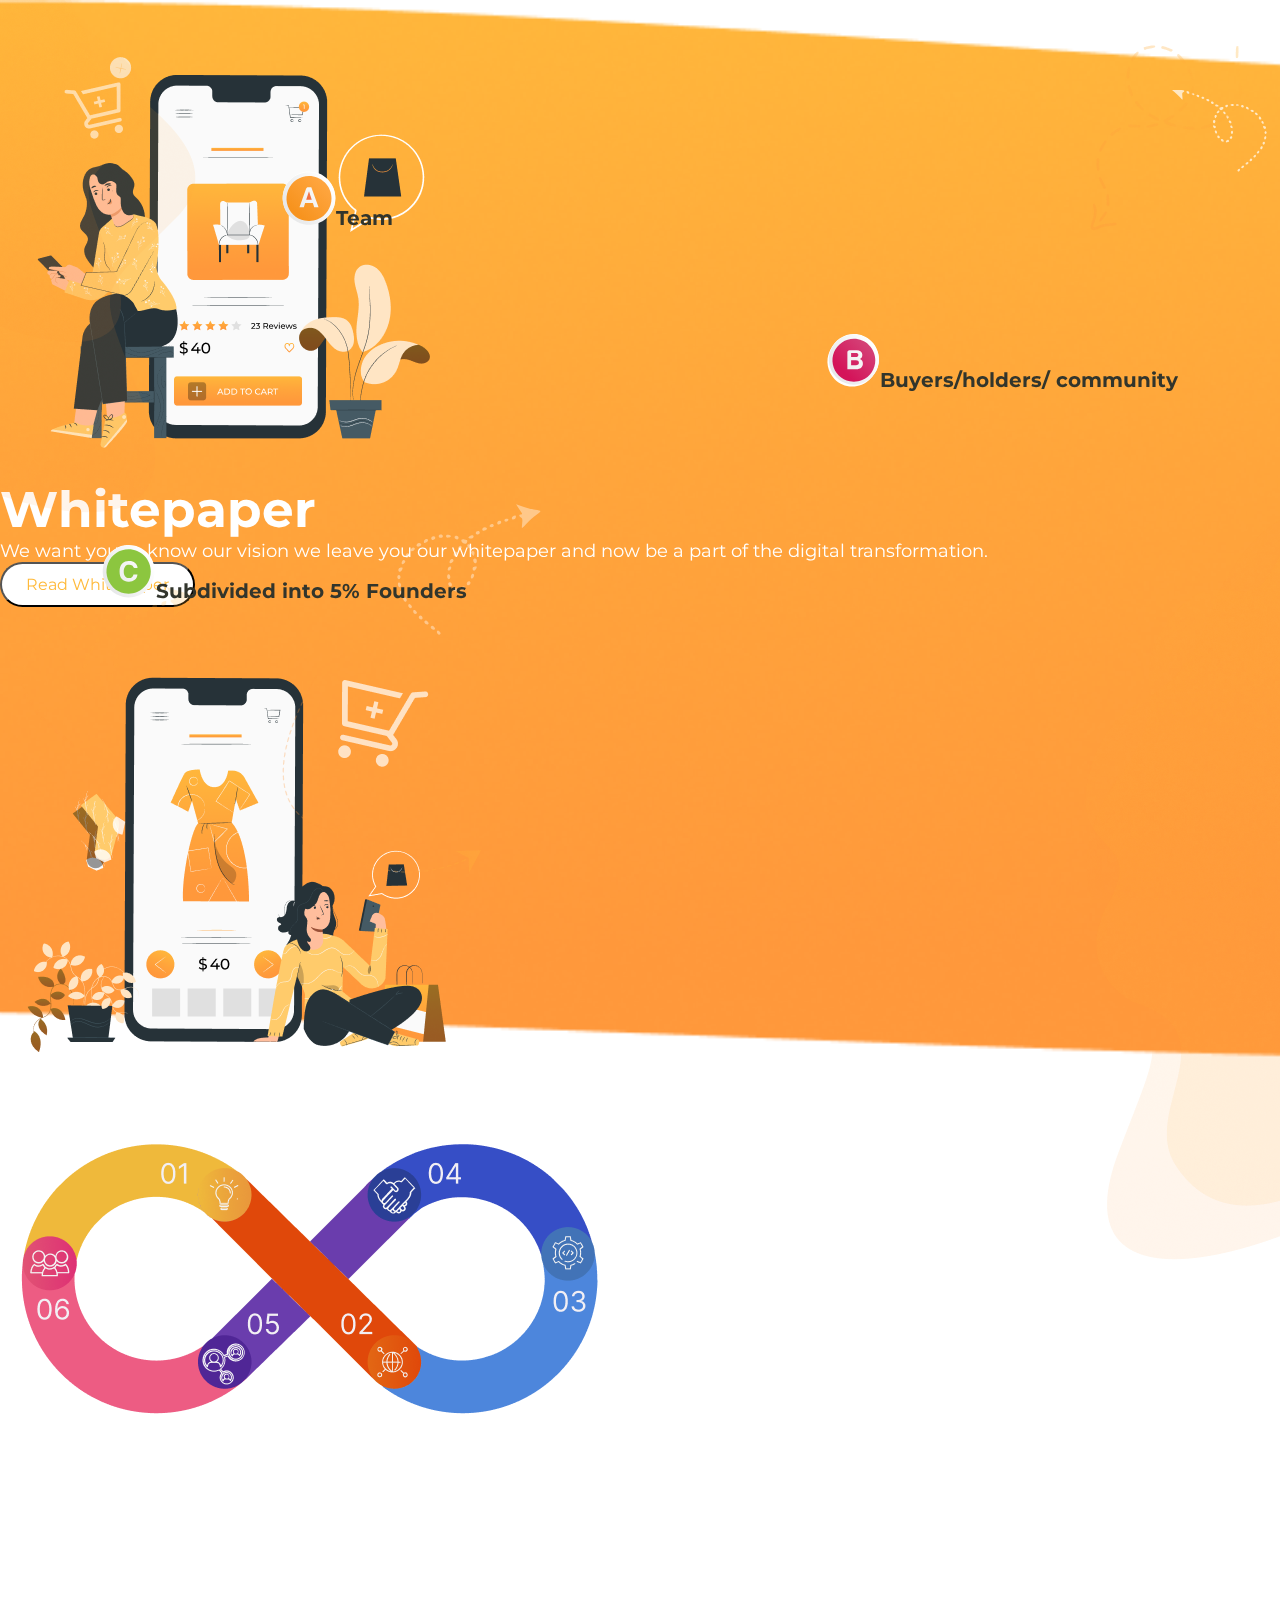
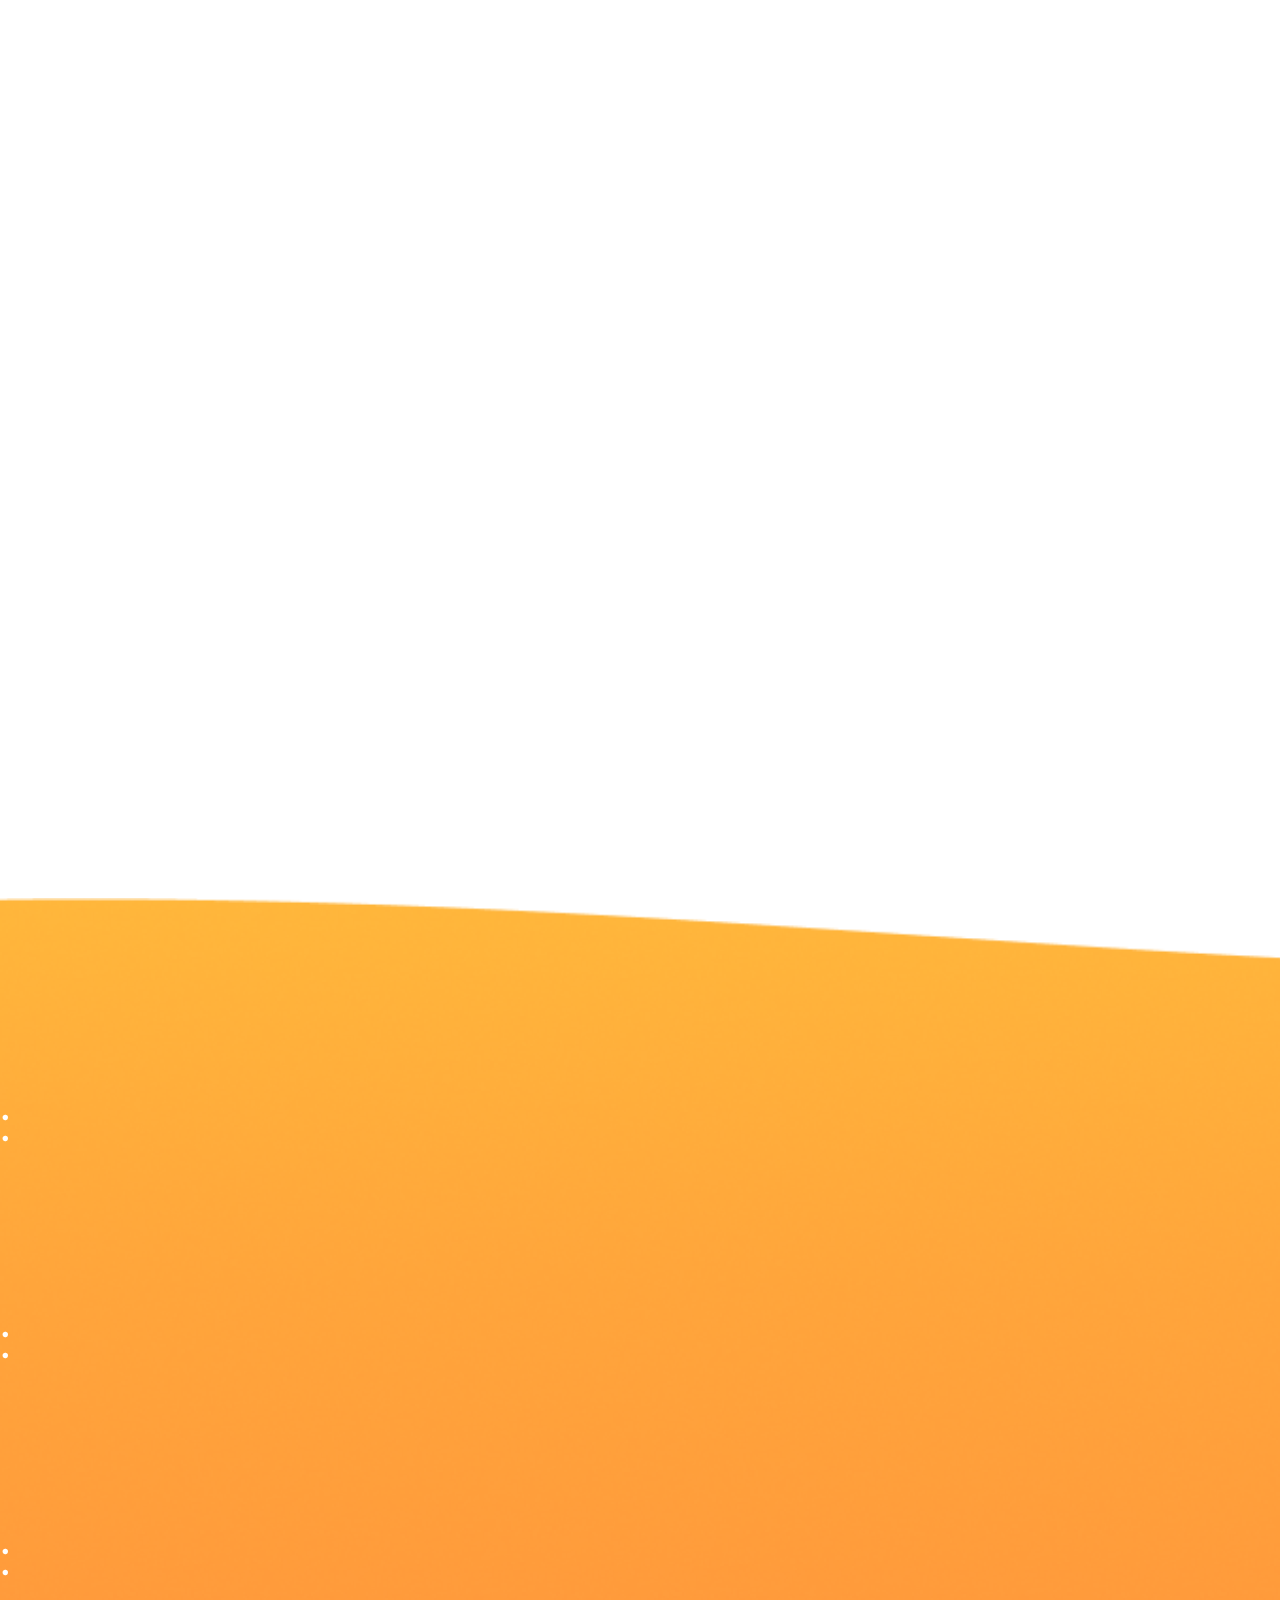
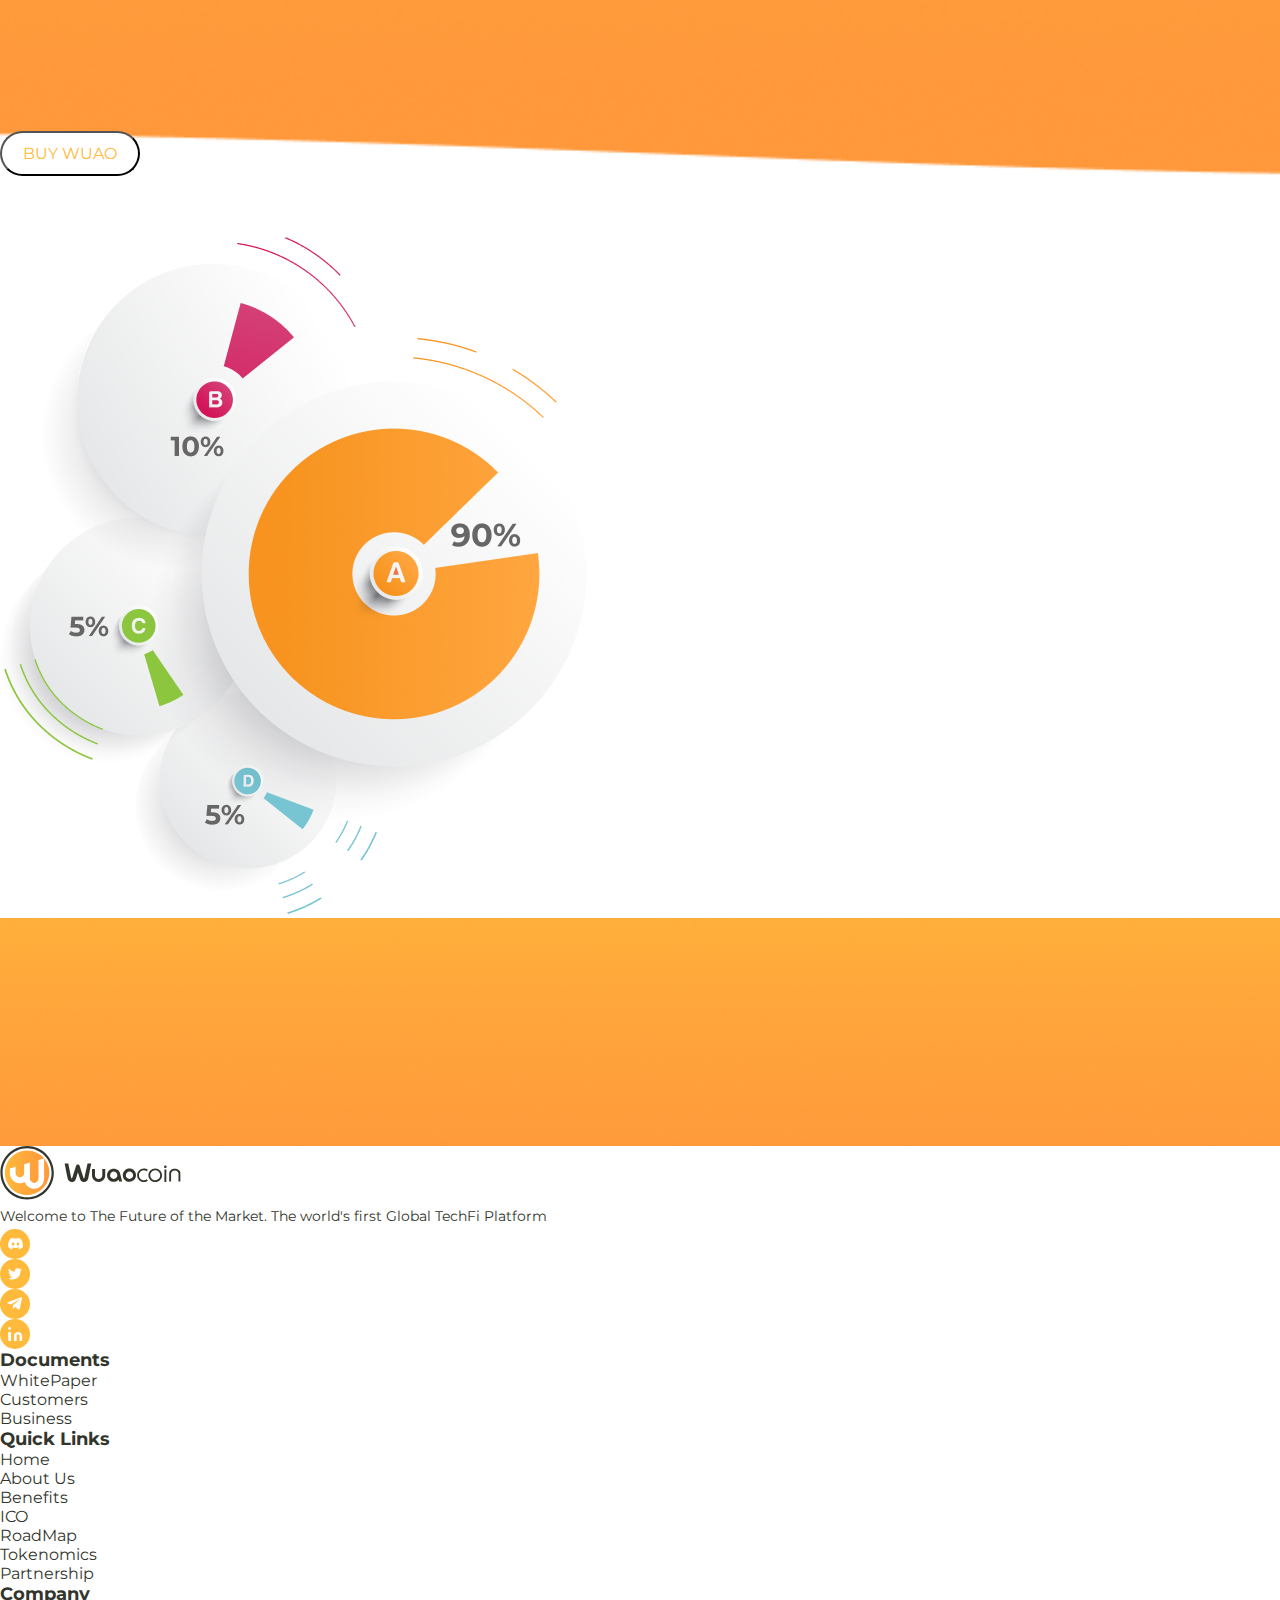
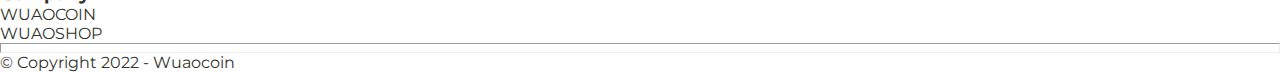
==== commit cb50bec6: "update" ====
--- a/index2.html
+++ b/index2.html
@@ -20,12 +20,12 @@
     <img class="arrow-right-abs arrow d-none d-sm-block" src="/assets/images/svg/arrow-right.svg" alt="arrow">
     <div class="container-fluid">
       <div class="row">
-        <div class="col-lg-4 col-md-6 animation-css" data-aos="zoom-in-left">
+        <div class="col-md-4  animation-css" data-aos="zoom-in-left">
           <div>
             <img class="w-100" src="/assets/images/png/white-paper-1.png" alt="mobile-cart">
           </div>
         </div>
-        <div class="col-lg-4 col-md-6 mt-4" data-aos="zoom-in">
+        <div class="col-md-4 mt-4" data-aos="zoom-in">
           <h2 class="ff-Montserrat text-ffffff fs-xl fw-bold text-center mb-3">Whitepaper</h2>
           <p class="ff-Montserrat text-ffffff fs-sm fw-semibold text-center mb-5 pb-2">We want you to know our vision we
             leave you
@@ -36,7 +36,7 @@
               WhitePaper</button>
           </div>
         </div>
-        <div class="col-lg-4 col-md-6 animation-css mt-2" data-aos="zoom-in-right">
+        <div class="col-md-4 animation-css mt-2" data-aos="zoom-in-right">
           <div>
             <img class="w-100" src="/assets/images/png/white-papaer-2.png" alt="white-papaer-2">
           </div>
@@ -46,11 +46,11 @@
   </section>
   <!-- =========End================== -->
   <!-- ===============Fifth Section Roadmap=========== -->
-  <section class="my-5 py-5 position-relative ">
+  <section class="my-lg-5 py-5 position-relative ">
     <img class="roadmap-left-abs" src="/assets/images/png/roadmap-left-shadow.png" alt="shadow">
     <img class="roadmap-right-abs" src="/assets/images/png/roadmap-right-shadow.png" alt="shadow">
     <img class="roadmap-arrow-abs arrow d-none d-sm-block" src="/assets/images/png/roadmap-arrow.png" alt="arrow">
-    <div class="roadmap-container mb-5">
+    <div class="roadmap-container mb-lg-5">
       <h2 class="ff-Montserrat fs-xl fw-bold text-32352c text-center" data-aos="zoom-in">RoadMap</h2>
       <p class="ff-Montserrat fw-normal text-000000 fs-sm text-center" data-aos="fade-right">Knowing our values,
         understanding the business
@@ -59,7 +59,7 @@
       <div class="d-flex justify-content-center mt-5 pt-3 mb-5 pb-2">
         <img class="w-sm-100" src="/assets/images/png/roadmap.png" alt="roadmap">
       </div>
-      <div class="d-flex gap-4 my-5 flex-wrap flex-xl-nowrap">
+      <div class="d-flex gap-4 my-lg-5 flex-wrap flex-xl-nowrap justify-content-center">
         <div class="roadmap-box bg-sixth p-2 opacity-75" data-aos="flip-left" data-aos-duration="1200">
           <h3 class="ps-1 ff-Montserrat fs-md text-ffffff fw-bold opacity-50 mb-3 pb-1">01</h3>
           <p class="ps-1 pe-4 ff-Montserrat text-ffffff fs-xmd fw-bold">Organizational concept (creations)
@@ -97,29 +97,29 @@
   </section>
   <!-- ===========End======================= -->
   <!-- =========Sixth Section Countdown================ -->
-  <section class="bg-color-img py-5 mt-5">
+  <section class="bg-color-img py-5 mt-lg-5">
     <div class="container">
       <h2 class="ff-Montserrat text-ffffff fs-lg fw-bold text-center mb-5 pb-2 line-height-174 mt-5" data-aos="zoom-in">
         Public Sale 5% in
         ERC20
         & BEP20, <span class="d-lg-block">100% for the Community</span></h2>
       <div class="d-flex align-items-center gap-sm-3 gap-2 justify-content-center" id="countdown-container">
-        <div class="text-center" data-aos="flip-down"  data-aos-duration="1500" data-aos-delay="300">
+        <div class="text-center" data-aos="flip-down" data-aos-duration="1500" data-aos-delay="300">
           <h2 class="fs-xl fw-bold ff-Montserrat text-ffffff time-box" id="days">86</h2>
           <p class="ff-Montserrat fw-medium text-ffffff fs-sm">Days</p>
         </div>
         <p class="ff-Montserrat fw-normal fs-xl text-ffffff line-height-174 mb-5">:</p>
-        <div class="text-center" data-aos="flip-down"  data-aos-duration="1500" data-aos-delay="700">
+        <div class="text-center" data-aos="flip-down" data-aos-duration="1500" data-aos-delay="700">
           <h2 class="fs-xl fw-bold ff-Montserrat text-ffffff time-box" id="hours">05</h2>
           <p class="ff-Montserrat fw-medium text-ffffff fs-sm">Hours</p>
         </div>
         <p class="ff-Montserrat fw-normal fs-xl text-ffffff line-height-174 mb-5">:</p>
-        <div class="text-center" data-aos="flip-down"  data-aos-duration="1500" data-aos-delay="1400">
+        <div class="text-center" data-aos="flip-down" data-aos-duration="1500" data-aos-delay="1400">
           <h2 class="fs-xl fw-bold ff-Montserrat text-ffffff time-box" id="minutes">20</h2>
           <p class="ff-Montserrat fw-medium text-ffffff fs-sm">Minute</p>
         </div>
         <p class="ff-Montserrat fw-normal fs-xl text-ffffff line-height-174 mb-5">:</p>
-        <div class="text-center" data-aos="flip-down"  data-aos-duration="1500" data-aos-delay="2100">
+        <div class="text-center" data-aos="flip-down" data-aos-duration="1500" data-aos-delay="2100">
           <h2 class="fs-xl fw-bold ff-Montserrat text-ffffff time-box" id="seconds">37</h2>
           <p class="ff-Montserrat fw-medium text-ffffff fs-sm">Second</p>
         </div>
@@ -141,19 +141,20 @@
         <img src="/assets/images/png/tokenomics-img.png" alt="Tokenomics">
         <div class="d-flex justify-content-sm-between flex-sm-row flex-column">
           <div class="">
-            <h2 data-aos="fade-right" class="ff-Montserrat text-32352c fw-bold fs-xmd team-abs me-3 mb-4"><img class="d-xl-none me-2"
-                src="/assets/images/svg/a.svg" alt="a">Team</h2>
-            <h2 data-aos="fade-left" class="ff-Montserrat text-32352c fw-bold fs-xmd community-abs me-3 mb-4"><img class="d-xl-none me-2"
-                src="/assets/images/svg/b.svg" alt="b">Buyers/holders/ <span
+            <h2 data-aos="fade-right" class="ff-Montserrat text-32352c fw-bold fs-xmd team-abs me-3 mb-4"><img
+                class="d-xl-none me-2" src="/assets/images/svg/a.svg" alt="a">Team</h2>
+            <h2 data-aos="fade-left" class="ff-Montserrat text-32352c fw-bold fs-xmd community-abs me-3 mb-4"><img
+                class="d-xl-none me-2" src="/assets/images/svg/b.svg" alt="b">Buyers/holders/ <span
                 class="d-block ms-xl-0 ms-5 ps-3 ps-xl-0">community</span></h2>
           </div>
           <div class="">
-            <h2 data-aos="fade-right" class="ff-Montserrat text-32352c fw-bold fs-xmd founder-abs text-xl-end me-3 mb-4"><img
+            <h2 data-aos="fade-right"
+              class="ff-Montserrat text-32352c fw-bold fs-xmd founder-abs text-xl-end me-3 mb-4"><img
                 class="d-xl-none me-2" src="/assets/images/svg/c.svg" alt="c">Subdivided into <span
                 class="d-block ms-xl-0 ms-5 ps-3 ps-xl-0">5%
                 Founders</span></h2>
-            <h2 data-aos="fade-right" class="ff-Montserrat text-32352c fw-bold fs-xmd workers-abs"><img class="d-xl-none me-2"
-                src="/assets/images/svg/d.svg" alt="d">Workers</h2>
+            <h2 data-aos="fade-right" class="ff-Montserrat text-32352c fw-bold fs-xmd workers-abs"><img
+                class="d-xl-none me-2" src="/assets/images/svg/d.svg" alt="d">Workers</h2>
           </div>
         </div>
       </div>
@@ -344,7 +345,6 @@
     setInterval(startCountdown, 1000);
 
     // ...
-
   </script>
 </body>
 
--- a/assets/css/style2.css
+++ b/assets/css/style2.css
@@ -309,7 +309,10 @@
 footer ul li a:hover::after {
     transform: scaleX(1);
 }
-
+hr{
+    color: pink;
+    height: 10px;
+}
 .social-icon-box {
     width: 30px;
     height: 30px;
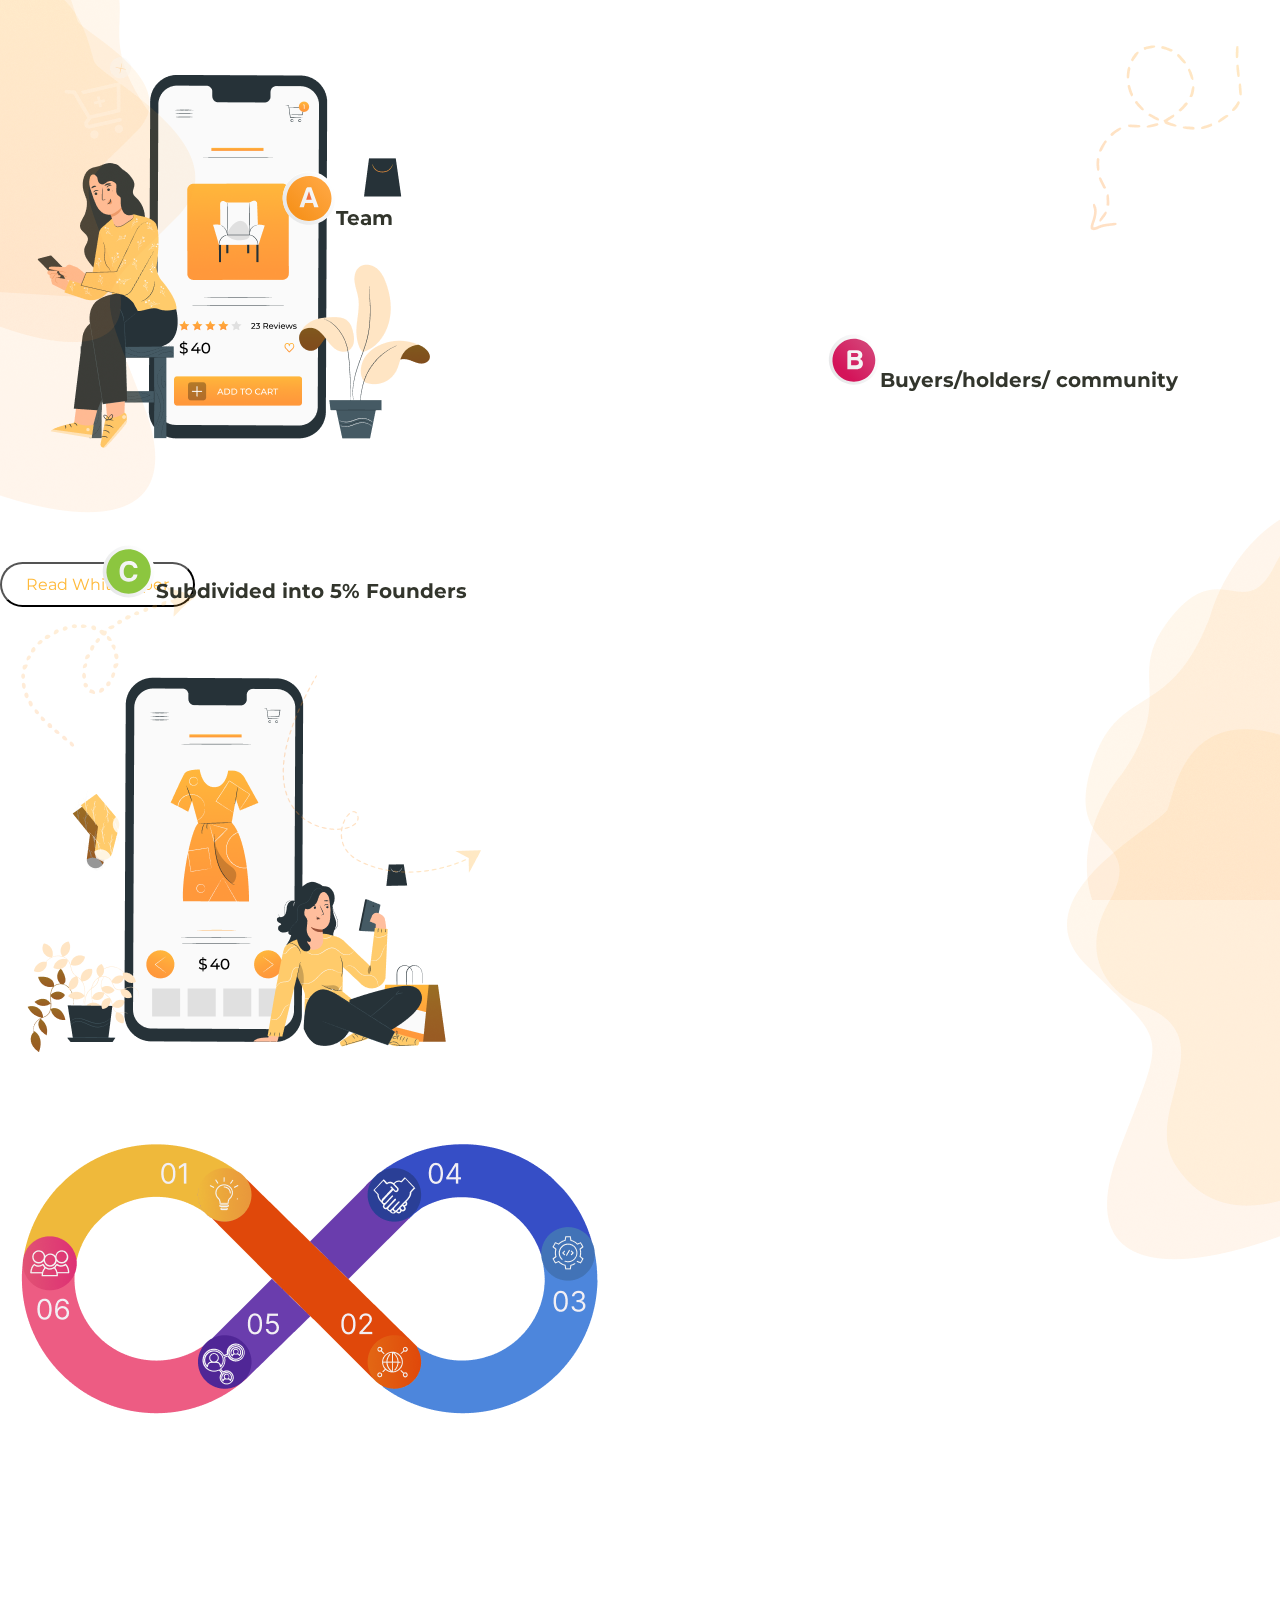
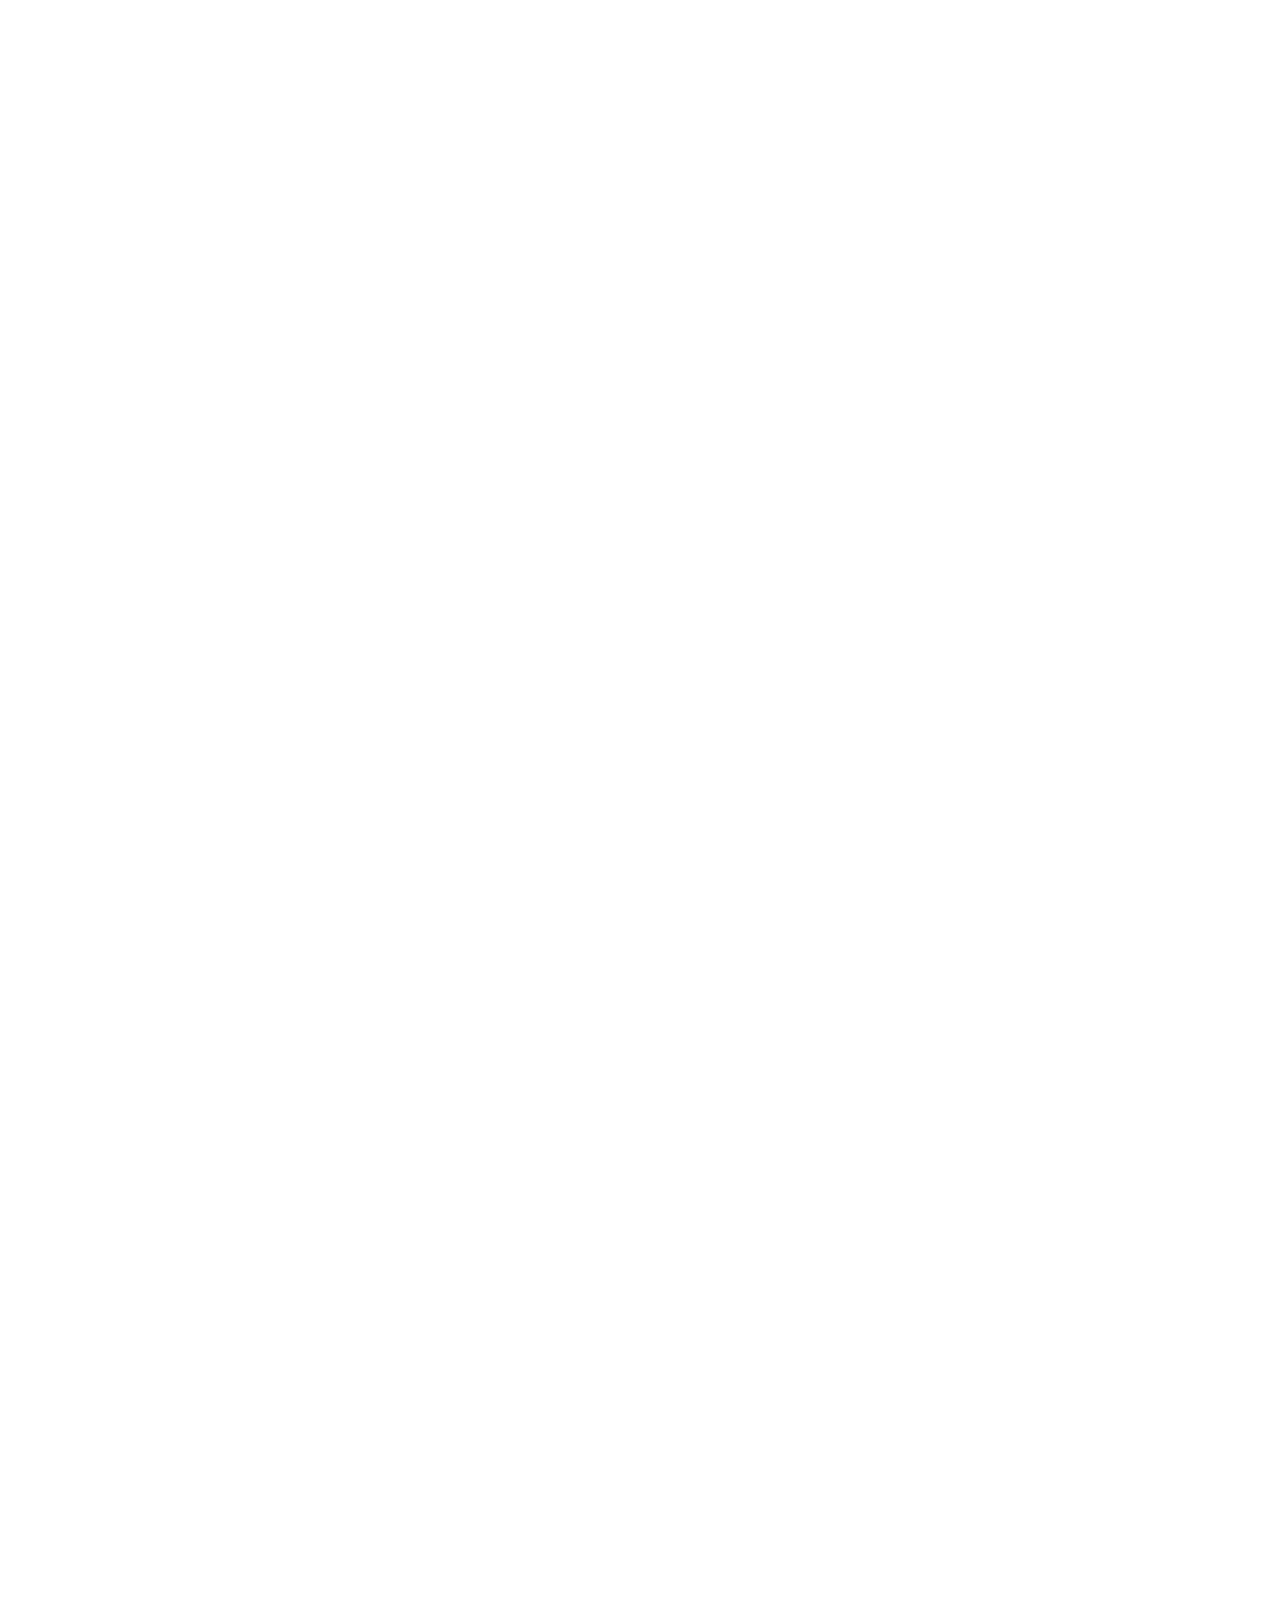
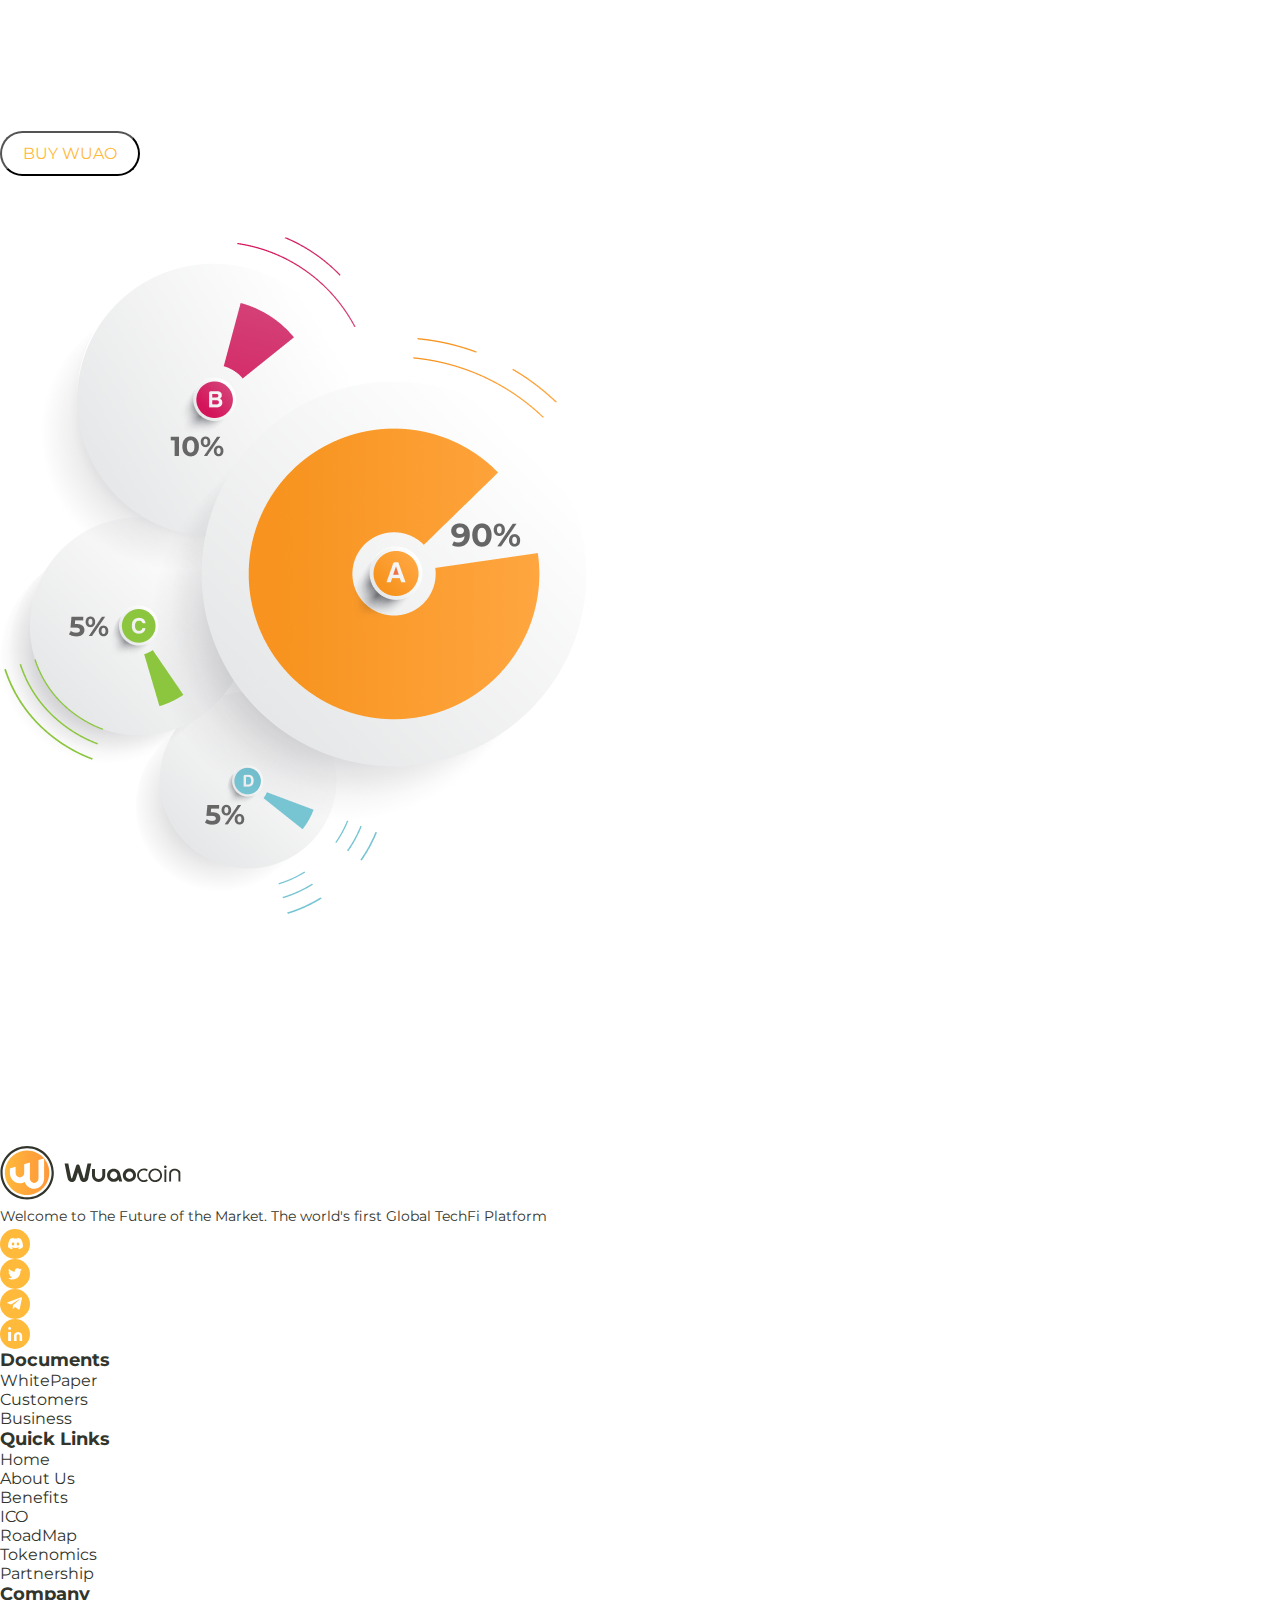
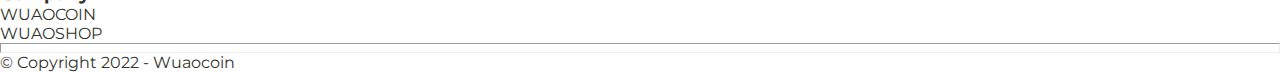
==== commit 090a4dfd: "update" ====
--- a/index2.html
+++ b/index2.html
@@ -14,12 +14,12 @@
 
 <body>
   <!-- =========Forth Section White paper============== -->
-  <section class="bg-color-img py-5 position-relative">
+  <section class="whitepaper-bg py-5 position-relative">
     <img class="white-paper-arrow-abs arrow d-none d-sm-block" src="/assets/images/svg/white-paper-arrow.svg"
       alt="arrow">
     <img class="arrow-right-abs arrow d-none d-sm-block" src="/assets/images/svg/arrow-right.svg" alt="arrow">
-    <div class="container-fluid">
-      <div class="row">
+    <div class="container-fluid pb-5">
+      <div class="row align-items-center">
         <div class="col-md-4  animation-css" data-aos="zoom-in-left">
           <div>
             <img class="w-100" src="/assets/images/png/white-paper-1.png" alt="mobile-cart">
@@ -97,9 +97,9 @@
   </section>
   <!-- ===========End======================= -->
   <!-- =========Sixth Section Countdown================ -->
-  <section class="bg-color-img py-5 mt-lg-5">
-    <div class="container">
-      <h2 class="ff-Montserrat text-ffffff fs-lg fw-bold text-center mb-5 pb-2 line-height-174 mt-5" data-aos="zoom-in">
+  <section class="countdown-bg py-5">
+    <div class="container py-5">
+      <h2 class="ff-Montserrat text-ffffff fs-lg fw-bold text-center mb-5 pb-2 line-height-174" data-aos="zoom-in">
         Public Sale 5% in
         ERC20
         & BEP20, <span class="d-lg-block">100% for the Community</span></h2>
@@ -124,7 +124,7 @@
           <p class="ff-Montserrat fw-medium text-ffffff fs-sm">Second</p>
         </div>
       </div>
-      <div class="d-flex justify-content-center mt-5 mb-5 pb-3">
+      <div class="d-flex justify-content-center mt-5">
         <button class="ff-Montserrat fw-semibold text-FFBA3B fs-xsm border-0 buy-wuao">BUY WUAO</button>
       </div>
     </div>
@@ -140,14 +140,14 @@
       <div class="position-relative d-flex justify-content-center mb-5 pb-5 flex-column flex-xl-row">
         <img src="/assets/images/png/tokenomics-img.png" alt="Tokenomics">
         <div class="d-flex justify-content-sm-between flex-sm-row flex-column">
-          <div class="">
+          <div>
             <h2 data-aos="fade-right" class="ff-Montserrat text-32352c fw-bold fs-xmd team-abs me-3 mb-4"><img
                 class="d-xl-none me-2" src="/assets/images/svg/a.svg" alt="a">Team</h2>
             <h2 data-aos="fade-left" class="ff-Montserrat text-32352c fw-bold fs-xmd community-abs me-3 mb-4"><img
                 class="d-xl-none me-2" src="/assets/images/svg/b.svg" alt="b">Buyers/holders/ <span
                 class="d-block ms-xl-0 ms-5 ps-3 ps-xl-0">community</span></h2>
           </div>
-          <div class="">
+          <div>
             <h2 data-aos="fade-right"
               class="ff-Montserrat text-32352c fw-bold fs-xmd founder-abs text-xl-end me-3 mb-4"><img
                 class="d-xl-none me-2" src="/assets/images/svg/c.svg" alt="c">Subdivided into <span
@@ -162,8 +162,8 @@
   </section>
   <!-- =======End============================= -->
   <!-- ===========Eight Section Partnership ============ -->
-  <section class="bg-color-img py-5">
-    <div class="container">
+  <section class="partner-bg py-3">
+    <div class="container py-5">
       <h2 class="ff-Montserrat text-ffffff fw-bold fs-xl text-center mb-5" data-aos="zoom-in">Partnership</h2>
       <div class="d-flex justify-content-center" data-aos="zoom-in">
         <img class="w-sm-100" src="/assets/images/png/paternship.png" alt="Partnership">
--- a/assets/css/style2.css
+++ b/assets/css/style2.css
@@ -135,6 +135,13 @@
     transition: all 500ms linear;
 }
 
+.whitepaper-bg {
+    background-image: url(/assets/images/png/whitepaper-bg.png);
+    background-size: cover;
+    background-repeat: no-repeat;
+    background-position: center;
+}
+
 .read-white-paper-btn:hover {
     background-color: #FFBA3B;
     color: white;
@@ -238,6 +245,12 @@
     display: inline-block;
 }
 
+.countdown-bg {
+    background-image: url(/assets/images/png/countdown-bg.png);
+    background-size: cover;
+    background-repeat: no-repeat;
+}
+
 .line-height-174 {
     line-height: 174%;
 }
@@ -276,11 +289,10 @@
 
 /* ===============End=============== */
 /* ===========Eight Section============ */
-.bg-color-img {
-    background-image: url(/assets/images/png/bg-orange.png);
+.partner-bg {
+    background-image: url(/assets/images/png/partener-bg.png);
+    background-size: cover;
     background-repeat: no-repeat;
-    background-size: cover;
-    background-position: center;
 }
 
 /* ==============Section end====== */
@@ -309,10 +321,12 @@
 footer ul li a:hover::after {
     transform: scaleX(1);
 }
-hr{
+
+hr {
     color: pink;
     height: 10px;
 }
+
 .social-icon-box {
     width: 30px;
     height: 30px;
